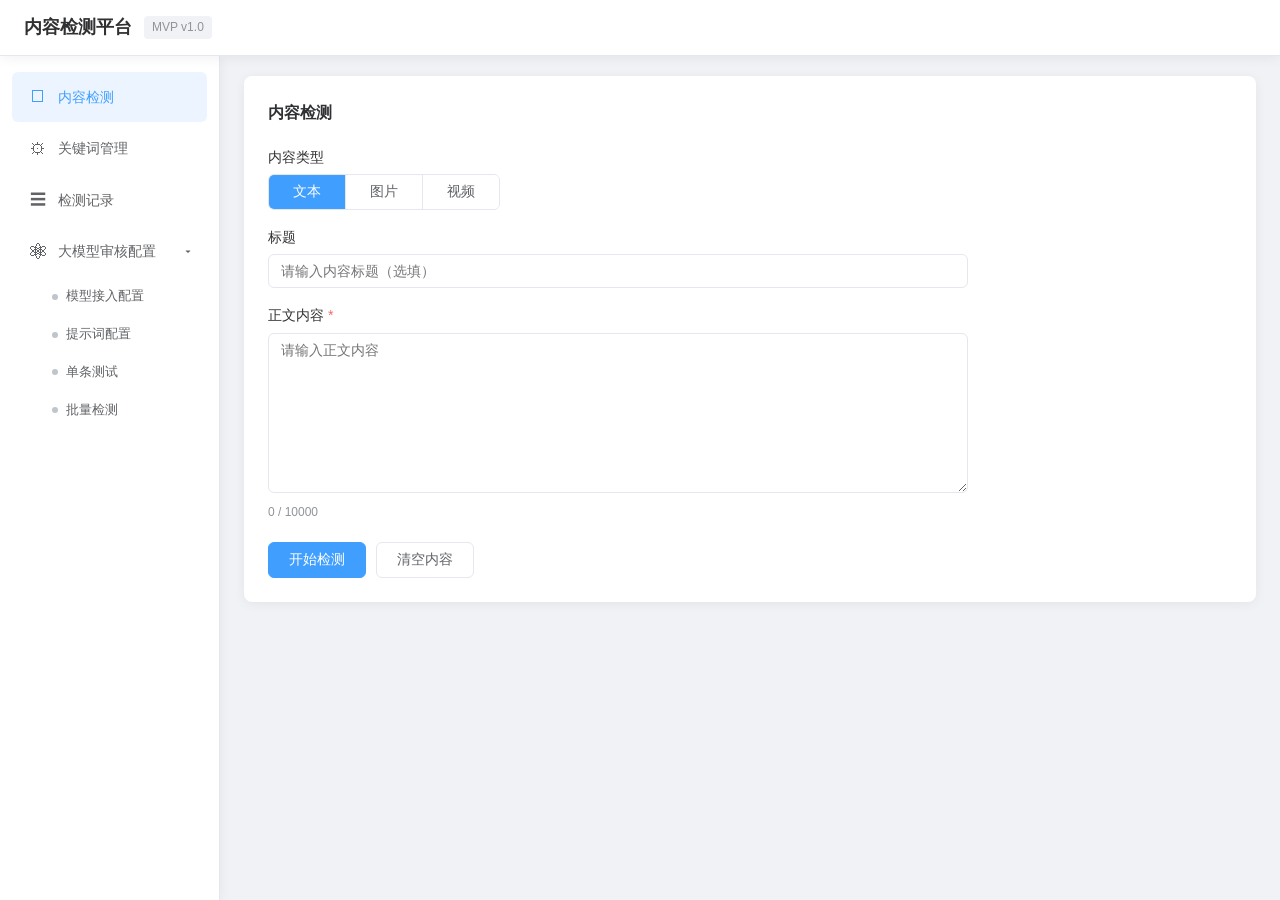
==== index.html @ 657df17b "feat: 首次提交" ====
<!DOCTYPE html>
<html lang="zh-CN">
<head>
  <meta charset="UTF-8">
  <meta name="viewport" content="width=device-width, initial-scale=1.0">
  <title>内容检测平台</title>
  <link rel="stylesheet" href="styles.css">
</head>
<body>
  <header class="header">
    <div class="header-inner">
      <h1 class="logo">内容检测平台</h1>
      <span class="header-badge">MVP v1.0</span>
    </div>
  </header>

  <div class="layout">
    <!-- Sidebar Menu -->
    <aside class="sidebar">
      <nav class="sidebar-menu">
        <a class="menu-item active" data-menu="detect">
          <span class="menu-icon">&#9744;</span>
          <span>内容检测</span>
        </a>
        <a class="menu-item" data-menu="rules">
          <span class="menu-icon">&#9881;</span>
          <span>关键词管理</span>
        </a>
        <a class="menu-item" data-menu="history">
          <span class="menu-icon">&#9776;</span>
          <span>检测记录</span>
        </a>
        <a class="menu-item menu-parent" data-menu="model">
          <span class="menu-icon">&#9883;</span>
          <span>大模型审核配置</span>
          <span class="menu-arrow">&#9662;</span>
        </a>
        <div class="menu-sub-items">
          <a class="menu-sub-item" data-menu="model-config">
            <span class="sub-item-dot"></span>模型接入配置
          </a>
          <a class="menu-sub-item" data-menu="prompt-config">
            <span class="sub-item-dot"></span>提示词配置
          </a>
          <a class="menu-sub-item" data-menu="single-test">
            <span class="sub-item-dot"></span>单条测试
          </a>
          <a class="menu-sub-item" data-menu="batch-test">
            <span class="sub-item-dot"></span>批量检测
          </a>
        </div>
      </nav>
    </aside>

    <!-- Main Content -->
    <main class="main">
      <!-- Page: Content Detection -->
      <section class="tab-content active" id="tab-detect">
      <div class="card">
        <h2 class="card-title">内容检测</h2>
        <form id="detectForm" class="detect-form">
          <div class="form-group">
            <label class="form-label">内容类型</label>
            <div class="content-type-switcher" id="contentTypeSwitcher">
              <button type="button" class="ct-btn active" data-ct="text">文本</button>
              <button type="button" class="ct-btn" data-ct="image">图片</button>
              <button type="button" class="ct-btn" data-ct="video">视频</button>
            </div>
          </div>

          <div class="form-group">
            <label class="form-label" for="title">标题</label>
            <input type="text" id="title" class="form-input" placeholder="请输入内容标题（选填）" maxlength="200">
          </div>

          <!-- Text input -->
          <div class="form-group" id="groupText" style="display:none">
            <label class="form-label" for="textContent">正文内容 <span class="required">*</span></label>
            <textarea id="textContent" class="form-textarea" placeholder="请输入正文内容" rows="8" maxlength="10000"></textarea>
            <span class="form-hint" id="textCharCount">0 / 10000</span>
          </div>

          <!-- Image upload -->
          <div class="form-group" id="groupImage" style="display:none">
            <label class="form-label" for="imageFile">上传图片 <span class="required">*</span></label>
            <div class="file-upload-wrap">
              <input type="file" id="imageFile" class="file-input" accept=".jpg,.jpeg,.png,.webp">
              <label for="imageFile" class="file-label">选择图片文件</label>
              <span class="file-hint">支持 JPG / JPEG / PNG / WebP，最大 10MB</span>
            </div>
            <div class="preview-wrap" id="imagePreview" style="display:none">
              <img id="imagePreviewImg" alt="图片预览">
              <button type="button" class="btn-preview-remove" id="removeImage">&times;</button>
            </div>
            <span class="form-error" id="imageError"></span>
          </div>

          <!-- Video upload -->
          <div class="form-group" id="groupVideo" style="display:none">
            <label class="form-label" for="videoFile">上传视频 <span class="required">*</span></label>
            <div class="file-upload-wrap">
              <input type="file" id="videoFile" class="file-input" accept=".mp4,.mov,.avi,.mkv">
              <label for="videoFile" class="file-label">选择视频文件</label>
              <span class="file-hint">支持 MP4 / MOV / AVI / MKV，最大 100MB</span>
            </div>
            <div class="preview-wrap" id="videoPreview" style="display:none">
              <video id="videoPreviewEl" controls></video>
              <button type="button" class="btn-preview-remove" id="removeVideo">&times;</button>
            </div>
            <span class="form-error" id="videoError"></span>
          </div>

          <div class="form-actions">
            <button type="submit" class="btn btn-primary">开始检测</button>
            <button type="button" class="btn btn-secondary" id="btnReset">清空内容</button>
          </div>
        </form>
      </div>

      <!-- Detection Result -->
      <div class="card" id="resultCard" style="display:none">
        <h2 class="card-title">检测结果</h2>
        <div id="resultContent"></div>
      </div>
    </section>

    <!-- Tab: Keyword Rule Management -->
    <section class="tab-content" id="tab-rules">
      <div class="card">
        <div class="card-header">
          <h2 class="card-title">关键词管理</h2>
          <div class="card-actions">
            <button class="btn btn-primary" id="btnAddRule">新增关键词</button>
            <button class="btn btn-secondary" id="btnBatchImport" title="预留功能">批量导入</button>
            <button class="btn btn-secondary" id="btnBatchExport" title="预留功能">批量导出</button>
          </div>
        </div>
        <div class="filter-bar">
          <input type="text" id="ruleSearch" class="form-input filter-input" placeholder="搜索关键词...">
          <select id="filterLabel" class="form-select filter-select">
            <option value="">全部标签</option>
          </select>
          <select id="filterRiskLevel" class="form-select filter-select">
            <option value="">全部风险等级</option>
            <option value="low">低危</option>
            <option value="medium">中危</option>
            <option value="high">高危</option>
          </select>
        </div>
        <div class="table-wrap">
          <table class="table" id="ruleTable">
            <thead>
              <tr>
                <th>关键词</th>
                <th>标签</th>
                <th>风险等级</th>
                <th>审核结果</th>
                <th>状态</th>
                <th>备注</th>
                <th>更新时间</th>
                <th>操作</th>
              </tr>
            </thead>
            <tbody id="ruleTableBody">
              <tr><td colspan="8" class="table-empty">暂无规则</td></tr>
            </tbody>
          </table>
        </div>
        <div class="table-footer">
          <span id="ruleCount">共 0 条规则</span>
        </div>
      </div>
    </section>

    <!-- Tab: Audit History -->
    <section class="tab-content" id="tab-history">
      <section class="dashboard" id="dashboard">
        <div class="stat-card">
          <div class="stat-value" id="statTotalRules">0</div>
          <div class="stat-label">启用规则</div>
        </div>
        <div class="stat-card">
          <div class="stat-value" id="statTodayDetections">0</div>
          <div class="stat-label">今日检测</div>
        </div>
        <div class="stat-card stat-card--violate">
          <div class="stat-value" id="statViolations">0</div>
          <div class="stat-label">违规次数</div>
        </div>
        <div class="stat-card stat-card--pass">
          <div class="stat-value" id="statPassRate">-</div>
          <div class="stat-label">通过率</div>
        </div>
      </section>
      <div class="card">
        <div class="card-header">
          <h2 class="card-title">检测记录</h2>
          <button class="btn btn-danger" id="btnClearHistory">清空记录</button>
        </div>
        <div class="table-wrap">
          <table class="table" id="historyTable">
            <thead>
              <tr>
                <th>检测ID</th>
                <th>内容类型</th>
                <th>标题</th>
                <th>审核结果</th>
                <th>风险等级</th>
                <th>标签</th>
                <th>检测方式</th>
                <th>检测时间</th>
                <th>操作</th>
              </tr>
            </thead>
            <tbody id="historyTableBody">
              <tr><td colspan="9" class="table-empty">暂无检测记录</td></tr>
            </tbody>
          </table>
        </div>
        <div class="table-footer">
          <span id="historyCount">共 0 条记录</span>
        </div>
      </div>
    </section>

    <!-- Tab: 模型接入配置 -->
    <section class="tab-content" id="tab-model-config">
      <div class="card">
        <div class="list-page-header">
          <div>
            <h2 class="card-title">模型接入配置</h2>
            <p class="card-desc">管理大模型 API 接入配置，支持多套配置、连接测试、启停管理。</p>
          </div>
          <button class="btn btn-primary" id="btnNewModelConfig">新建配置</button>
        </div>
        <div class="filter-bar">
          <select id="filterModelStatus" class="form-select filter-select">
            <option value="">全部状态</option>
            <option value="enabled">已启用</option>
            <option value="disabled">已停用</option>
          </select>
        </div>
        <div class="table-wrap">
          <table class="table" id="modelConfigTable">
            <thead>
              <tr>
                <th>配置名称</th>
                <th>模型供应商</th>
                <th>大模型分类</th>
                <th>模型名称</th>
                <th>配置状态</th>
                <th>更新时间</th>
                <th>操作</th>
              </tr>
            </thead>
            <tbody id="modelConfigTableBody">
              <tr><td colspan="7" class="table-empty">暂无模型配置，请点击"新建配置"</td></tr>
            </tbody>
          </table>
        </div>
      </div>
    </section>

    <!-- Tab: 提示词配置 -->
    <section class="tab-content" id="tab-prompt-config">
      <div class="card">
        <div class="list-page-header">
          <div>
            <h2 class="card-title">提示词配置</h2>
            <p class="card-desc">管理审核 Prompt 模板，支持多套模板、独立启用/停用。</p>
          </div>
          <button class="btn btn-primary" id="btnNewPrompt">新建 Prompt</button>
        </div>
        <div class="filter-bar">
          <select id="filterPromptStatus" class="form-select filter-select">
            <option value="">全部状态</option>
            <option value="enabled">已启用</option>
            <option value="disabled">已停用</option>
          </select>
        </div>
        <div class="table-wrap">
          <table class="table" id="promptTable">
            <thead>
              <tr>
                <th>Prompt 名称</th>
                <th>Prompt 类型</th>
                <th>状态</th>
                <th>更新时间</th>
                <th>操作</th>
              </tr>
            </thead>
            <tbody id="promptTableBody">
              <tr><td colspan="5" class="table-empty">暂无 Prompt 模板，请点击"新建 Prompt"</td></tr>
            </tbody>
          </table>
        </div>
      </div>
    </section>

    <!-- Tab: 单条测试 -->
    <section class="tab-content" id="tab-single-test">
      <div class="card">
        <h2 class="card-title">单条测试</h2>
        <p class="card-desc">选择模型配置和 Prompt 模板，输入测试内容，验证审核效果。</p>

        <!-- 内容类型切换 -->
        <div class="ct-tabs">
          <button type="button" class="ct-tab active" data-ct="text">文本审核</button>
          <button type="button" class="ct-tab" data-ct="image">图片审核</button>
          <button type="button" class="ct-tab" data-ct="video">视频审核</button>
        </div>

        <!-- 文本测试 -->
        <div class="ct-panel active" id="ct-panel-text">
          <div class="test-grid">
            <div class="form-group">
              <label class="form-label" for="stModelCategory">大模型分类</label>
              <select id="stModelCategory" class="form-select">
                <option value="">全部分类</option>
                <option value="multimodal">多模态</option>
                <option value="unimodal">单模态</option>
              </select>
              <label class="form-label" for="stModelConfig" style="margin-top:8px;">模型配置 <span class="required">*</span></label>
              <select id="stModelConfig" class="form-select">
                <option value="">请选择模型配置</option>
              </select>
            </div>
            <div class="form-group">
              <label class="form-label" for="stPromptTemplate">Prompt 模板 <span class="required">*</span></label>
              <select id="stPromptTemplate" class="form-select">
                <option value="">请选择 Prompt 模板</option>
              </select>
            </div>
          </div>
          <div id="stVarFields">
            <p class="form-hint" style="padding:16px 0;">请先选择 Prompt 模板，将根据模板中的变量展示对应输入字段</p>
          </div>
          <div class="form-actions">
            <button type="button" class="btn btn-primary" id="btnSingleTest">开始检测</button>
            <span class="form-hint-inline" id="stTestStatusText"></span>
          </div>
        </div>

        <!-- 图片测试 -->
        <div class="ct-panel" id="ct-panel-image">
          <div class="test-grid">
            <div class="form-group">
              <label class="form-label" for="stImgModelConfig">模型配置</label>
              <select id="stImgModelConfig" class="form-select" disabled>
                <option value="">暂无可用的视觉模型配置</option>
              </select>
            </div>
            <div class="form-group">
              <label class="form-label" for="stImgPromptTemplate">Prompt 模板</label>
              <select id="stImgPromptTemplate" class="form-select" disabled>
                <option value="">暂无可用的图片审核 Prompt</option>
              </select>
            </div>
          </div>
          <div class="form-group">
            <label class="form-label" for="stImgTitle">标题</label>
            <input type="text" id="stImgTitle" class="form-input" placeholder="请输入图片标题（选填）" maxlength="500" disabled>
          </div>
          <div class="form-group">
            <label class="form-label">图片信息</label>
            <input type="text" class="form-input" placeholder="请输入图片 URL 地址" disabled>
          </div>
          <div class="form-actions">
            <button type="button" class="btn btn-primary" disabled>开始检测</button>
            <span class="form-hint-inline" style="color:#909399;">图片审核功能即将上线，敬请期待</span>
          </div>
        </div>

        <!-- 视频测试 -->
        <div class="ct-panel" id="ct-panel-video">
          <div class="test-grid">
            <div class="form-group">
              <label class="form-label" for="stVideoModelConfig">模型配置</label>
              <select id="stVideoModelConfig" class="form-select" disabled>
                <option value="">暂无可用的视觉模型配置</option>
              </select>
            </div>
            <div class="form-group">
              <label class="form-label" for="stVideoPromptTemplate">Prompt 模板</label>
              <select id="stVideoPromptTemplate" class="form-select" disabled>
                <option value="">暂无可用的视频审核 Prompt</option>
              </select>
            </div>
          </div>
          <div class="form-group">
            <label class="form-label" for="stVideoTitle">标题</label>
            <input type="text" id="stVideoTitle" class="form-input" placeholder="请输入视频标题（选填）" maxlength="500" disabled>
          </div>
          <div class="form-group">
            <label class="form-label">视频信息</label>
            <input type="text" class="form-input" placeholder="请输入视频 URL 地址" disabled>
          </div>
          <div class="form-actions">
            <button type="button" class="btn btn-primary" disabled>开始检测</button>
            <span class="form-hint-inline" style="color:#909399;">视频审核功能即将上线，敬请期待</span>
          </div>
        </div>

        <!-- 检测结果 - 共享 -->
        <div id="stTestResult" style="display:none;">
          <div class="test-grid" style="margin-top:16px;">
            <div>
              <h4 style="margin-bottom:8px;">原始返回</h4>
              <pre class="test-result-pre" id="stTestRaw"></pre>
            </div>
            <div>
              <h4 style="margin-bottom:8px;">解析结果</h4>
              <div class="parsed-result" id="stTestParsed"></div>
            </div>
          </div>
          <div id="stTestErrorSection" style="display:none;margin-top:12px;">
            <h4 style="margin-bottom:6px;">失败原因</h4>
            <p class="test-error-text" id="stTestError"></p>
          </div>
        </div>
      </div>
    </section>

    <!-- 模型接入配置 - 编辑页面 -->
    <section class="tab-content" id="tab-model-config-edit">
      <div class="card">
        <div class="card-header">
          <div style="display:flex;align-items:center;gap:12px;">
            <button type="button" class="btn btn-secondary" id="btnMcmBack">← 返回列表</button>
            <h2 class="card-title" id="modelConfigEditTitle">新建模型配置</h2>
          </div>
        </div>
        <form id="modelConfigForm">
          <input type="hidden" id="mcmId">
          <div class="form-group">
            <label class="form-label" for="mcmConfigName">配置名称 <span class="required">*</span></label>
            <input type="text" id="mcmConfigName" class="form-input" placeholder="例如：DeepSeek 文本审核配置" maxlength="50">
            <span class="form-hint">2-50 个字符</span>
          </div>
          <div class="form-group">
            <label class="form-label" for="mcmProvider">模型供应商 <span class="required">*</span></label>
            <select id="mcmProvider" class="form-select" disabled>
              <option value="deepseek">DeepSeek</option>
            </select>
            <span class="form-hint">当前仅支持 DeepSeek</span>
          </div>
          <div class="form-group">
            <label class="form-label" for="mcmCategory">大模型分类 <span class="required">*</span></label>
            <select id="mcmCategory" class="form-select">
              <option value="multimodal">多模态</option>
              <option value="unimodal">单模态</option>
            </select>
          </div>
          <div class="form-group">
            <label class="form-label" for="mcmBaseUrl">API Base URL <span class="required">*</span></label>
            <input type="url" id="mcmBaseUrl" class="form-input" placeholder="https://api.deepseek.com" value="https://api.deepseek.com">
          </div>
          <div class="form-group">
            <label class="form-label">API Key <span class="required">*</span></label>
            <div class="apikey-wrap">
              <input type="password" id="mcmApiKey" class="form-input apikey-input" placeholder="请输入 DeepSeek API Key" autocomplete="off">
              <button type="button" class="btn btn-sm btn-secondary" id="btnMcmToggleApiKey">显示</button>
              <button type="button" class="btn btn-sm btn-secondary" id="btnMcmSaveApiKey">保存</button>
              <button type="button" class="btn btn-sm btn-danger" id="btnMcmDeleteApiKey">删除</button>
            </div>
            <span class="form-hint" id="mcmApiKeyHint">API Key 保存后仅展示脱敏信息</span>
          </div>
          <div class="form-group">
            <label class="form-label" for="mcmModelName">模型名称 <span class="required">*</span></label>
            <input type="text" id="mcmModelName" class="form-input" list="mcmModelNameList" placeholder="deepseek-chat" value="deepseek-chat">
            <datalist id="mcmModelNameList">
              <option value="deepseek-chat">
              <option value="deepseek-reasoner">
            </datalist>
            <span class="form-hint">可从下拉列表选择或手动输入</span>
          </div>
          <div class="form-row form-row-3">
            <div class="form-group">
              <label class="form-label" for="mcmTemperature">Temperature <span class="required">*</span></label>
              <input type="number" id="mcmTemperature" class="form-input" min="0" max="1" step="0.01" value="0.2">
              <span class="form-hint">范围 0-1</span>
            </div>
            <div class="form-group">
              <label class="form-label" for="mcmMaxTokens">最大输出长度 <span class="required">*</span></label>
              <input type="number" id="mcmMaxTokens" class="form-input" min="256" max="4096" step="1" value="1200">
              <span class="form-hint">范围 256-4096</span>
            </div>
            <div class="form-group">
              <label class="form-label" for="mcmTimeout">超时时间（秒） <span class="required">*</span></label>
              <input type="number" id="mcmTimeout" class="form-input" min="5" max="120" step="1" value="30">
              <span class="form-hint">范围 5-120</span>
            </div>
          </div>
          <div class="form-actions">
            <button type="submit" class="btn btn-primary" id="btnMcmSubmit">保存</button>
          </div>
        </form>
      </div>
    </section>

    <!-- 提示词配置 - 编辑页面 -->
    <section class="tab-content" id="tab-prompt-config-edit">
      <div class="card">
        <div class="card-header">
          <div style="display:flex;align-items:center;gap:12px;">
            <button type="button" class="btn btn-secondary" id="btnPmBack">← 返回列表</button>
            <h2 class="card-title" id="promptEditTitle">新建 Prompt</h2>
          </div>
        </div>
        <form id="promptForm">
          <input type="hidden" id="pmId">
          <div class="form-row">
            <div class="form-group">
              <label class="form-label" for="pmPromptName">Prompt 名称 <span class="required">*</span></label>
              <input type="text" id="pmPromptName" class="form-input" placeholder="例如：通用文本审核 Prompt" maxlength="50">
            </div>
            <div class="form-group">
              <label class="form-label" for="pmRemark">建议</label>
              <input type="text" id="pmRemark" class="form-input" placeholder="使用建议（选填）" maxlength="200">
            </div>
          </div>
          <div class="form-group">
            <label class="form-label" for="pmPromptType">Prompt 类型 <span class="required">*</span></label>
            <select id="pmPromptType" class="form-select" disabled>
              <option value="text_audit">文本审核</option>
            </select>
            <span class="form-hint">当前仅支持文本审核</span>
          </div>
          <div class="form-group">
            <label class="form-label">解析字段</label>
            <p class="form-hint" style="margin-bottom:8px;">定义 Prompt 返回 JSON 的字段名，用于单条测试和批量检测的结果展示。双击字段名可编辑，可为空，为空时仅展示原始结果。</p>
            <div class="pf-tag-editor" id="pfTagEditor"></div>
          </div>
          <div class="form-group">
            <label class="form-label" for="pmSystemPrompt">System Prompt <span class="required">*</span></label>
            <textarea id="pmSystemPrompt" class="form-textarea prompt-textarea" rows="12" placeholder="请输入 System Prompt"></textarea>
          </div>
          <div class="form-group">
            <label class="form-label" for="pmUserPrompt">User Prompt <span class="required">*</span></label>
            <textarea id="pmUserPrompt" class="form-textarea prompt-textarea" rows="6" placeholder="请输入 User Prompt 模板"></textarea>
            <div class="var-tags" id="promptVarTags" style="margin-top:6px;">
              <span class="form-hint">可用变量：</span>
            </div>
          </div>
          <div class="form-actions">
            <button type="submit" class="btn btn-primary" id="btnPmSubmit">保存</button>
          </div>
        </form>
      </div>
    </section>

    <!-- 批量检测 - 列表页 -->
    <section class="tab-content" id="tab-batch-test">

      <!-- 子标签切换 -->
      <div class="ct-tabs" id="btSubTabs">
        <button type="button" class="ct-tab active" data-bt-tab="create">创建任务</button>
        <button type="button" class="ct-tab" data-bt-tab="list">任务列表</button>
      </div>

      <!-- 当前任务进度（始终可见） -->
      <div class="card" id="batchProgressCard" style="display:none;">
        <div style="display:flex;align-items:center;justify-content:space-between;margin-bottom:12px;">
          <h2 class="card-title" style="margin-bottom:0;">当前任务进度</h2>
          <div id="btProgressActions"></div>
        </div>
        <div id="btProgressContent"></div>
      </div>

      <!-- 创建任务面板 -->
      <div class="bt-panel active" id="bt-panel-create">
        <div class="card">
          <h2 class="card-title">创建批量任务</h2>
          <p class="card-desc">上传 Excel 文本内容文件，选择模型配置和 Prompt 模板后创建批量检测任务。</p>
          <form id="batchTaskForm">
            <div class="form-group">
              <label class="form-label" for="btTaskName">任务名称 <span class="required">*</span></label>
              <input type="text" id="btTaskName" class="form-input" placeholder="例如：12月文本批量审核" maxlength="50">
            </div>
            <div class="form-group">
              <label class="form-label">审核类型</label>
              <div class="ct-tabs" id="btAuditTypeTabs">
                <button type="button" class="ct-tab active" data-bt-type="text">文本审核</button>
                <button type="button" class="ct-tab" data-bt-type="image" disabled>图片审核<span style="font-size:11px;color:var(--text-muted);margin-left:4px;">暂未开放</span></button>
                <button type="button" class="ct-tab" data-bt-type="video" disabled>视频审核<span style="font-size:11px;color:var(--text-muted);margin-left:4px;">暂未开放</span></button>
              </div>
            </div>
            <div class="test-grid">
              <div class="form-group">
                <label class="form-label" for="btModelCategory">大模型分类</label>
                <select id="btModelCategory" class="form-select">
                  <option value="">全部分类</option>
                  <option value="multimodal">多模态</option>
                  <option value="unimodal">单模态</option>
                </select>
                <label class="form-label" for="btModelConfig" style="margin-top:8px;">模型配置 <span class="required">*</span></label>
                <select id="btModelConfig" class="form-select">
                  <option value="">请选择模型配置</option>
                </select>
              </div>
              <div class="form-group">
                <label class="form-label" for="btPromptTemplate">Prompt 模板 <span class="required">*</span></label>
                <select id="btPromptTemplate" class="form-select">
                  <option value="">请选择 Prompt 模板</option>
                </select>
              </div>
            </div>
            <div id="btUploadSection" style="display:none;">
              <div class="form-group">
                <label class="form-label">上传文件 <span class="required">*</span></label>
                <div class="batch-upload-zone" id="btUploadZone">
                  <div class="batch-upload-icon">&#128196;</div>
                  <p class="batch-upload-text">将 Excel 文件拖拽到此处，或点击选择文件</p>
                  <p class="batch-upload-hint" id="btUploadHint">仅支持 .xlsx 格式，最大 50MB，单次最多 10000 条</p>
                  <input type="file" id="btFileInput" accept=".xlsx" style="display:none;">
                  <div id="btFileInfo" style="display:none;margin-top:8px;"></div>
                </div>
                <div style="margin-top:8px;">
                  <button type="button" class="btn-link" id="btnDownloadTemplate">下载模板</button>
                  <span class="form-hint" id="btTemplateHint" style="display:none;"></span>
                </div>
              </div>
            </div>
            <div id="btParsePreview" style="display:none;"></div>
            <div class="form-actions">
              <button type="submit" class="btn btn-primary" id="btnCreateBatchTask">创建任务</button>
              <span class="form-hint-inline" id="btCreateStatus"></span>
            </div>
          </form>
        </div>
      </div>

      <!-- 任务列表面板 -->
      <div class="bt-panel" id="bt-panel-list">
        <div class="card">
          <div class="list-page-header">
            <div>
              <h2 class="card-title">批量任务列表</h2>
              <p class="card-desc">查看所有批量检测任务及执行状态。</p>
            </div>
          </div>
          <div class="filter-bar">
            <input type="text" id="filterBtSearch" class="form-input filter-input" placeholder="搜索任务名称/ID">
            <select id="filterBtStatus" class="form-select filter-select">
              <option value="">全部状态</option>
              <option value="pending">待执行</option>
              <option value="running">执行中</option>
              <option value="paused">已暂停</option>
              <option value="cancelled">已取消</option>
              <option value="completed">已完成</option>
              <option value="partial_failed">部分失败</option>
              <option value="failed">执行失败</option>
            </select>
          </div>
          <div class="table-wrap">
            <table class="table" id="batchTaskTable">
              <thead>
                <tr>
                  <th>任务ID</th>
                  <th>任务名称</th>
                  <th>模型配置</th>
                  <th>Prompt</th>
                  <th>状态</th>
                  <th>进度</th>
                  <th>总数</th>
                  <th>通过</th>
                  <th>违规</th>
                  <th>失败</th>
                  <th>创建时间</th>
                  <th>操作</th>
                </tr>
              </thead>
              <tbody id="batchTaskTableBody">
                <tr><td colspan="12" class="table-empty">暂无批量检测任务</td></tr>
              </tbody>
            </table>
          </div>
          <div class="table-footer">
            <span id="batchTaskCount">共 0 条</span>
          </div>
        </div>
      </div>
    </section>

    <!-- 批量检测 - 任务详情页 -->
    <section class="tab-content" id="tab-batch-test-detail">
      <div class="card">
        <div class="card-header">
          <div style="display:flex;align-items:center;gap:12px;">
            <button type="button" class="btn btn-secondary" id="btnBtBack">← 返回列表</button>
            <h2 class="card-title" id="btDetailTitle">任务详情</h2>
          </div>
          <div id="btDetailActions"></div>
        </div>
        <div id="btDetailContent"></div>
      </div>
    </section>
    </main>
  </div>

  <!-- Rule Edit Modal -->
  <div class="modal-overlay" id="ruleModal" style="display:none">
    <div class="modal">
      <div class="modal-header">
        <h3 id="ruleModalTitle">新增关键词</h3>
        <button class="modal-close" id="btnRuleModalClose">&times;</button>
      </div>
      <form id="ruleForm">
        <input type="hidden" id="ruleId">
        <div class="form-group">
          <label class="form-label" for="ruleKeyword">关键词 <span class="required">*</span></label>
          <input type="text" id="ruleKeyword" class="form-input" placeholder="请输入关键词" required>
        </div>
        <div class="form-group">
          <label class="form-label" for="ruleLabel">审核标签 <span class="required">*</span></label>
          <input type="text" id="ruleLabel" class="form-input" placeholder="例如：涉政风险、色情低俗" required>
        </div>
        <div class="form-row">
          <div class="form-group">
            <label class="form-label" for="ruleRiskLevel">风险等级 <span class="required">*</span></label>
            <select id="ruleRiskLevel" class="form-select" required>
              <option value="low">低危</option>
              <option value="medium">中危</option>
              <option value="high">高危</option>
            </select>
          </div>
          <div class="form-group">
            <label class="form-label" for="ruleAuditResult">审核结果 <span class="required">*</span></label>
            <select id="ruleAuditResult" class="form-select" required>
              <option value="pass">通过</option>
              <option value="suspect">疑似</option>
              <option value="violate">违规</option>
            </select>
          </div>
        </div>
        <div class="form-group">
          <label class="form-label" for="ruleRemark">备注</label>
          <input type="text" id="ruleRemark" class="form-input" placeholder="可选备注">
        </div>
        <div class="form-actions">
          <button type="submit" class="btn btn-primary" id="btnRuleSubmit">保存</button>
          <button type="button" class="btn btn-secondary" id="btnRuleCancel">取消</button>
        </div>
      </form>
    </div>
  </div>

  <!-- History Detail Modal -->
  <div class="modal-overlay" id="historyModal" style="display:none">
    <div class="modal">
      <div class="modal-header">
        <h3>检测详情</h3>
        <button class="modal-close" id="btnHistoryModalClose">&times;</button>
      </div>
      <div id="historyDetailContent"></div>
    </div>
  </div>

  <!-- Batch Item Detail Modal -->
  <div class="modal-overlay" id="batchItemModal" style="display:none;">
    <div class="modal" style="max-width:640px;">
      <div class="modal-header">
        <h3>检测明细</h3>
        <button class="modal-close" id="btnBatchItemModalClose">&times;</button>
      </div>
      <div id="batchItemModalContent" style="max-height:60vh;overflow-y:auto;"></div>
    </div>
  </div>

  <script src="https://cdn.sheetjs.com/xlsx-0.20.3/package/dist/xlsx.full.min.js"></script>
  <script src="app.js"></script>
</body>
</html>
---- styles.css ----
/* ================================================================
   Content Detection Platform — Enterprise Chinese Admin Styles
   ================================================================ */

/* Reset & Base */
*, *::before, *::after { box-sizing: border-box; margin: 0; padding: 0; }

:root {
  --bg: #f0f2f5;
  --white: #ffffff;
  --border: #e4e7ed;
  --text: #303133;
  --text-secondary: #606266;
  --text-muted: #909399;
  --primary: #409eff;
  --primary-hover: #337ecc;
  --primary-light: #ecf5ff;
  --success: #67c23a;
  --success-light: #f0f9eb;
  --warning: #e6a23c;
  --warning-light: #fdf6ec;
  --danger: #f56c6c;
  --danger-light: #fef0f0;
  --radius: 8px;
  --shadow: 0 2px 12px rgba(0,0,0,0.06);
  --shadow-lg: 0 4px 24px rgba(0,0,0,0.12);
  --transition: 0.2s ease;
}

body {
  font-family: -apple-system, BlinkMacSystemFont, "Segoe UI", "PingFang SC", "Hiragino Sans GB",
               "Microsoft YaHei", "Helvetica Neue", Arial, sans-serif;
  font-size: 14px;
  color: var(--text);
  background: var(--bg);
  line-height: 1.6;
  min-height: 100vh;
}

/* Header */
.header {
  background: var(--white);
  border-bottom: 1px solid var(--border);
  padding: 0 24px;
  height: 56px;
  display: flex;
  align-items: center;
  box-shadow: var(--shadow);
  position: sticky;
  top: 0;
  z-index: 100;
}
.header-inner {
  max-width: 1280px;
  margin: 0 auto;
  width: 100%;
  display: flex;
  align-items: center;
  gap: 12px;
}
.logo {
  font-size: 18px;
  font-weight: 600;
  color: var(--text);
}
.header-badge {
  font-size: 12px;
  color: var(--text-muted);
  background: var(--bg);
  padding: 2px 8px;
  border-radius: 4px;
}

/* Layout */
.layout {
  display: flex;
  min-height: calc(100vh - 56px);
}

/* Sidebar */
.sidebar {
  width: 220px;
  background: var(--white);
  border-right: 1px solid var(--border);
  padding: 16px 0;
  flex-shrink: 0;
  box-shadow: var(--shadow);
}
.sidebar-menu {
  display: flex;
  flex-direction: column;
  gap: 2px;
  padding: 0 12px;
}
.menu-item {
  display: flex;
  align-items: center;
  gap: 10px;
  padding: 12px 16px;
  border-radius: 6px;
  font-size: 14px;
  color: var(--text-secondary);
  text-decoration: none;
  cursor: pointer;
  transition: var(--transition);
  user-select: none;
}
.menu-item:hover {
  background: #f5f7fa;
  color: var(--primary);
}
.menu-item.active {
  background: var(--primary-light);
  color: var(--primary);
  font-weight: 500;
}
.menu-icon {
  font-size: 16px;
  width: 20px;
  text-align: center;
  flex-shrink: 0;
}

/* Sidebar Sub-Menu */
.menu-parent {
  justify-content: flex-start;
}
.menu-arrow {
  margin-left: auto;
  font-size: 12px;
  transition: transform 0.2s ease;
}
.menu-parent.collapsed .menu-arrow {
  transform: rotate(-90deg);
}
.menu-sub-items {
  display: flex;
  flex-direction: column;
  gap: 1px;
  padding-left: 24px;
  overflow: hidden;
}
.menu-parent.collapsed + .menu-sub-items {
  display: none;
}
.menu-sub-item {
  display: flex;
  align-items: center;
  gap: 8px;
  padding: 8px 16px;
  border-radius: 6px;
  font-size: 13px;
  color: var(--text-secondary);
  text-decoration: none;
  cursor: pointer;
  transition: var(--transition);
  user-select: none;
}
.menu-sub-item:hover {
  background: #f5f7fa;
  color: var(--primary);
}
.menu-sub-item.active {
  background: var(--primary-light);
  color: var(--primary);
  font-weight: 500;
}
.sub-item-dot {
  width: 6px;
  height: 6px;
  border-radius: 50%;
  background: #c0c4cc;
  flex-shrink: 0;
}
.menu-sub-item.active .sub-item-dot {
  background: var(--primary);
}

/* Main Content */
.main {
  flex: 1;
  min-width: 0;
  padding: 20px 24px 40px;
  overflow-y: auto;
}

/* Dashboard */
.dashboard {
  display: grid;
  grid-template-columns: repeat(4, 1fr);
  gap: 16px;
  margin-bottom: 20px;
}
.stat-card {
  background: var(--white);
  border-radius: var(--radius);
  padding: 20px 24px;
  box-shadow: var(--shadow);
  text-align: center;
}
.stat-value {
  font-size: 32px;
  font-weight: 700;
  color: var(--text);
  line-height: 1.2;
}
.stat-label {
  font-size: 14px;
  color: var(--text-muted);
  margin-top: 4px;
}
.stat-card--violate .stat-value { color: var(--danger); }
.stat-card--pass .stat-value { color: var(--success); }

/* Tab Content */
.tab-content { display: none; }
.tab-content.active { display: block; }

/* Cards */
.card {
  background: var(--white);
  border-radius: var(--radius);
  padding: 24px;
  box-shadow: var(--shadow);
}
.card + .card { margin-top: 16px; }
.card-title {
  font-size: 16px;
  font-weight: 600;
  margin-bottom: 20px;
  color: var(--text);
}
.card-desc {
  font-size: 13px;
  color: var(--text-muted);
  margin-bottom: 20px;
}
.card-header {
  display: flex;
  justify-content: space-between;
  align-items: center;
  margin-bottom: 16px;
}
.card-header .card-title { margin-bottom: 0; }
.card-actions { display: flex; gap: 8px; }

/* Forms */
.form-group { margin-bottom: 16px; }
.form-label {
  display: block;
  font-size: 14px;
  font-weight: 500;
  color: var(--text);
  margin-bottom: 6px;
}
.required { color: var(--danger); }
.form-input, .form-select, .form-textarea {
  width: 100%;
  padding: 8px 12px;
  font-size: 14px;
  border: 1px solid var(--border);
  border-radius: 6px;
  color: var(--text);
  background: var(--white);
  font-family: inherit;
  transition: border-color var(--transition);
  outline: none;
}
.form-input:focus, .form-select:focus, .form-textarea:focus {
  border-color: var(--primary);
  box-shadow: 0 0 0 2px rgba(64,158,255,0.15);
}
.form-textarea { resize: vertical; min-height: 160px; }
.form-hint { font-size: 12px; color: var(--text-muted); display: block; margin-top: 4px; }
.form-hint-inline { font-size: 13px; color: var(--text-muted); margin-left: 12px; }
.form-error { font-size: 12px; color: var(--danger); display: block; margin-top: 4px; }
.form-row { display: grid; grid-template-columns: 1fr 1fr; gap: 16px; }
.form-actions { display: flex; gap: 10px; margin-top: 20px; }
.detect-form { max-width: 700px; }

/* File Upload */
.file-upload-wrap { position: relative; }
.file-input { display: none; }
.file-label {
  display: inline-block;
  padding: 8px 20px;
  background: var(--white);
  border: 1px dashed var(--border);
  border-radius: 6px;
  color: var(--primary);
  cursor: pointer;
  transition: var(--transition);
  font-size: 14px;
}
.file-label:hover {
  border-color: var(--primary);
  background: var(--primary-light);
}
.file-hint { font-size: 12px; color: var(--text-muted); margin-left: 12px; }

/* Preview */
.preview-wrap {
  margin-top: 12px;
  position: relative;
  display: inline-block;
  max-width: 400px;
}
.preview-wrap img, .preview-wrap video {
  max-width: 100%;
  max-height: 300px;
  border-radius: 6px;
  border: 1px solid var(--border);
}
.btn-preview-remove {
  position: absolute;
  top: -8px;
  right: -8px;
  width: 24px;
  height: 24px;
  border-radius: 50%;
  border: none;
  background: var(--danger);
  color: white;
  font-size: 14px;
  cursor: pointer;
  display: flex;
  align-items: center;
  justify-content: center;
  line-height: 1;
}

/* Buttons */
.btn {
  padding: 8px 20px;
  font-size: 14px;
  border-radius: 6px;
  border: 1px solid var(--border);
  cursor: pointer;
  font-family: inherit;
  transition: var(--transition);
  display: inline-flex;
  align-items: center;
  gap: 4px;
  white-space: nowrap;
}
.btn-primary {
  background: var(--primary);
  color: white;
  border-color: var(--primary);
}
.btn-primary:hover { background: var(--primary-hover); }
.btn-secondary {
  background: var(--white);
  color: var(--text-secondary);
}
.btn-secondary:hover { border-color: var(--primary); color: var(--primary); }
.btn-danger {
  background: var(--white);
  color: var(--danger);
  border-color: var(--danger);
}
.btn-danger:hover { background: var(--danger-light); }
.btn-sm { padding: 4px 12px; font-size: 12px; }
.btn-link { background: none; border: none; color: var(--primary); cursor: pointer; padding: 0; font-family: inherit; font-size: 14px; }

/* Tables */
.table-wrap { overflow-x: auto; }
.table {
  width: 100%;
  border-collapse: collapse;
  font-size: 14px;
}
.table th {
  text-align: left;
  padding: 12px 12px;
  background: #fafafa;
  color: var(--text-secondary);
  font-weight: 500;
  border-bottom: 1px solid var(--border);
  white-space: nowrap;
}
.table td {
  padding: 12px 12px;
  border-bottom: 1px solid var(--border);
  color: var(--text);
}
.table tbody tr:hover { background: #f5f7fa; }
.table-empty { text-align: center; color: var(--text-muted); padding: 40px; }
.table-footer { margin-top: 12px; font-size: 13px; color: var(--text-muted); }

/* Filter Bar */
.filter-bar {
  display: flex;
  gap: 12px;
  margin-bottom: 16px;
}
.filter-input { max-width: 240px; }
.filter-select { max-width: 180px; }

/* Badges */
.badge {
  display: inline-block;
  padding: 2px 10px;
  border-radius: 4px;
  font-size: 12px;
  font-weight: 500;
  white-space: nowrap;
}
.badge-pass { background: var(--success-light); color: var(--success); }
.badge-suspect { background: var(--warning-light); color: var(--warning); }
.badge-violate { background: var(--danger-light); color: var(--danger); }
.badge-low { background: #f0f9eb; color: var(--success); }
.badge-medium { background: var(--warning-light); color: var(--warning); }
.badge-high { background: var(--danger-light); color: var(--danger); }
.badge-none { background: #f4f4f5; color: var(--text-muted); }
.badge-info { background: var(--primary-light); color: var(--primary); }

/* Toggle Switch */
.switch {
  position: relative;
  display: inline-block;
  width: 44px;
  height: 22px;
  vertical-align: middle;
}
.switch input { display: none; }
.switch-slider {
  position: absolute;
  inset: 0;
  background: #c0c4cc;
  border-radius: 22px;
  cursor: pointer;
  transition: var(--transition);
}
.switch-slider::after {
  content: "";
  position: absolute;
  width: 18px;
  height: 18px;
  left: 2px;
  top: 2px;
  background: white;
  border-radius: 50%;
  transition: var(--transition);
}
.switch input:checked + .switch-slider { background: var(--primary); }
.switch input:checked + .switch-slider::after { transform: translateX(22px); }

/* Toggle button in table */
.btn-toggle {
  width: 40px;
  height: 22px;
  border-radius: 11px;
  border: none;
  cursor: pointer;
  position: relative;
  transition: var(--transition);
}
.btn-toggle.on { background: var(--primary); }
.btn-toggle.off { background: #c0c4cc; }
.btn-toggle::after {
  content: "";
  position: absolute;
  width: 18px;
  height: 18px;
  top: 2px;
  left: 2px;
  background: white;
  border-radius: 50%;
  transition: var(--transition);
}
.btn-toggle.on::after { transform: translateX(18px); }

/* Result Card */
.result-summary {
  display: grid;
  grid-template-columns: repeat(4, 1fr);
  gap: 12px;
  margin-bottom: 20px;
}
.result-item {
  text-align: center;
  padding: 12px;
  background: #fafafa;
  border-radius: 6px;
}
.result-item-label { font-size: 12px; color: var(--text-muted); margin-bottom: 4px; }
.result-item-value { font-size: 18px; font-weight: 600; }

.hit-table { margin-top: 16px; }
.hit-table .hit-snippet {
  max-width: 300px;
  overflow: hidden;
  text-overflow: ellipsis;
  white-space: nowrap;
  font-family: "SFMono-Regular", Consolas, "Liberation Mono", Menlo, monospace;
  font-size: 13px;
  background: #fafafa;
  padding: 2px 6px;
  border-radius: 4px;
}
.hit-keyword-highlight {
  color: var(--danger);
  font-weight: 600;
}

/* History Detail */
#historyDetailContent {
  max-height: 400px;
  overflow-y: auto;
}
.detail-section { margin-bottom: 16px; }
.detail-section h4 {
  font-size: 14px;
  font-weight: 600;
  color: var(--text-secondary);
  margin-bottom: 8px;
  padding-bottom: 4px;
  border-bottom: 1px solid var(--border);
}

/* Modal */
.modal-overlay {
  position: fixed;
  inset: 0;
  background: rgba(0,0,0,0.45);
  z-index: 200;
  display: flex;
  align-items: center;
  justify-content: center;
  animation: fadeIn 0.2s ease;
}
.modal {
  background: var(--white);
  border-radius: var(--radius);
  box-shadow: var(--shadow-lg);
  width: 560px;
  max-width: 90vw;
  max-height: 85vh;
  overflow-y: auto;
  padding: 24px;
  animation: slideUp 0.2s ease;
}
.modal-header {
  display: flex;
  justify-content: space-between;
  align-items: center;
  margin-bottom: 20px;
}
.modal-header h3 { font-size: 16px; font-weight: 600; }
.modal-close {
  background: none;
  border: none;
  font-size: 22px;
  color: var(--text-muted);
  cursor: pointer;
  padding: 0;
  line-height: 1;
}
.modal-close:hover { color: var(--text); }

@keyframes fadeIn { from { opacity: 0; } to { opacity: 1; } }
@keyframes slideUp { from { opacity: 0; transform: translateY(20px); } to { opacity: 1; transform: translateY(0); } }

/* Content Type Switcher */
.content-type-switcher {
  display: inline-flex;
  border: 1px solid var(--border);
  border-radius: 6px;
  overflow: hidden;
}
.ct-btn {
  padding: 8px 24px;
  border: none;
  background: var(--white);
  color: var(--text-secondary);
  font-size: 14px;
  cursor: pointer;
  font-family: inherit;
  transition: var(--transition);
  border-right: 1px solid var(--border);
}
.ct-btn:last-child { border-right: none; }
.ct-btn:hover { color: var(--primary); background: var(--primary-light); }
.ct-btn.active {
  background: var(--primary);
  color: white;
}
.ct-btn.active:hover {
  background: var(--primary-hover);
  color: white;
}

/* Config Grid — 2-column tiled layout for 1920x1080 */
.config-grid {
  display: grid;
  grid-template-columns: 1fr 1fr;
  gap: 16px;
}
.config-grid .section-card {
  margin-top: 0;
}
.config-grid .section-card--wide {
  grid-column: 1 / -1;
}

/* List Page Header */
.list-page-header {
  display: flex;
  justify-content: space-between;
  align-items: flex-start;
  margin-bottom: 16px;
}
.list-page-header .card-title { margin-bottom: 4px; }
.list-page-header .card-desc { margin-bottom: 0; font-size: 13px; }

/* Content Type Tabs (single test) */
.ct-tabs {
  display: flex;
  gap: 0;
  margin-bottom: 20px;
  border-bottom: 2px solid var(--border);
}
.ct-tab {
  padding: 10px 24px;
  border: none;
  background: none;
  font-size: 14px;
  font-weight: 500;
  color: var(--text-secondary);
  cursor: pointer;
  border-bottom: 2px solid transparent;
  margin-bottom: -2px;
  transition: color .2s, border-color .2s;
}
.ct-tab:hover { color: var(--primary); }
.ct-tab.active {
  color: var(--primary);
  border-bottom-color: var(--primary);
}
.ct-panel { display: none; }
.ct-panel.active { display: block; }

/* Batch Test sub-panels */
.bt-panel { display: none; }
.bt-panel.active { display: block; }

/* Single Test Grid */
.test-grid {
  display: grid;
  grid-template-columns: 1fr 1fr;
  gap: 16px;
}

/* Parsed Result */
.parsed-result {
  background: #fafafa;
  border: 1px solid var(--border);
  border-radius: 6px;
  padding: 12px 16px;
}
.parsed-result .pr-row {
  display: flex;
  padding: 6px 0;
  border-bottom: 1px solid var(--border);
}
.parsed-result .pr-row:last-child { border-bottom: none; }
.parsed-result .pr-label {
  width: 80px;
  color: var(--text-muted);
  font-size: 13px;
  flex-shrink: 0;
}
.parsed-result .pr-value {
  color: var(--text);
  font-weight: 500;
  font-size: 14px;
}

/* Test Status Badge Inline */
.test-status-badge {
  display: inline-block;
  padding: 2px 10px;
  border-radius: 4px;
  font-size: 12px;
  font-weight: 500;
}
.test-status-success { background: var(--success-light); color: var(--success); }
.test-status-failed { background: var(--danger-light); color: var(--danger); }
.test-status-untested { background: #f4f4f5; color: var(--text-muted); }

/* Config Form */
.config-form { max-width: none; }

/* Page Header Card */
.page-header-card { margin-bottom: 12px; }
.page-header {
  display: flex;
  justify-content: space-between;
  align-items: flex-start;
  margin-bottom: 16px;
}
.page-header .card-title { margin-bottom: 4px; }
.page-header .card-desc { margin-bottom: 0; font-size: 13px; }
.config-status-badge .badge { font-size: 14px; padding: 4px 14px; }
.page-actions {
  display: flex;
  gap: 8px;
  flex-wrap: wrap;
}

/* Section Card */
.section-card { margin-top: 16px; }
.section-title {
  font-size: 15px;
  font-weight: 600;
  color: var(--text);
  margin-bottom: 16px;
  padding-bottom: 8px;
  border-bottom: 1px solid var(--border);
}

/* Form row with 3 columns */
.form-row-3 { grid-template-columns: 1fr 1fr 1fr; }

/* API Key */
.apikey-wrap {
  display: flex;
  gap: 8px;
  align-items: center;
}
.apikey-input { flex: 1; }

/* Prompt Textarea */
.prompt-textarea {
  min-height: 120px;
  font-family: "SFMono-Regular", Consolas, "Liberation Mono", Menlo, monospace;
  font-size: 13px;
  line-height: 1.5;
}
.prompt-textarea.mono {
  min-height: 140px;
}

/* Variable Tags */
.var-tags {
  display: flex;
  flex-wrap: wrap;
  gap: 6px;
  margin-bottom: 4px;
}
.var-tag {
  display: inline-block;
  padding: 3px 10px;
  background: var(--primary-light);
  color: var(--primary);
  border-radius: 4px;
  font-size: 13px;
  cursor: default;
  user-select: all;
}

/* Form label row with button */
.form-label-row {
  display: flex;
  justify-content: space-between;
  align-items: center;
  margin-bottom: 6px;
}
.form-label-row .form-label { margin-bottom: 0; }

/* Checkbox group */
.checkbox-group {
  display: flex;
  gap: 16px;
  flex-wrap: wrap;
}
.checkbox-label {
  display: flex;
  align-items: center;
  gap: 6px;
  font-size: 14px;
  color: var(--text);
  cursor: pointer;
}

/* Test Result */
#mcTestResult {
  margin-top: 16px;
  padding: 16px;
  background: #fafafa;
  border-radius: var(--radius);
  border: 1px solid var(--border);
}
.test-result-section { margin-bottom: 12px; }
.test-result-section:last-child { margin-bottom: 0; }
.test-result-section h4 {
  font-size: 13px;
  font-weight: 600;
  color: var(--text-secondary);
  margin-bottom: 6px;
}
.test-result-pre {
  background: #2d2d2d;
  color: #e0e0e0;
  padding: 12px 16px;
  border-radius: 6px;
  font-size: 13px;
  font-family: "SFMono-Regular", Consolas, "Liberation Mono", Menlo, monospace;
  line-height: 1.5;
  overflow-x: auto;
  white-space: pre-wrap;
  word-break: break-all;
  max-height: 300px;
  overflow-y: auto;
}
.test-result-pre.json { color: #a5d6ff; }
.test-error-text { color: var(--danger); font-size: 14px; }

/* Button variants */
.btn-success {
  background: var(--success);
  color: white;
  border-color: var(--success);
}
.btn-success:hover { background: #5daf34; }
.btn-warning {
  background: var(--warning);
  color: white;
  border-color: var(--warning);
}
.btn-warning:hover { background: #d48828; }

/* ── Batch Test ─────────────────────────────────────────────── */
/* Upload Zone */
.batch-upload-zone {
  border: 2px dashed var(--border);
  border-radius: 8px;
  padding: 32px;
  text-align: center;
  cursor: pointer;
  transition: border-color .2s, background .2s;
}
.batch-upload-zone:hover,
.batch-upload-zone.drag-over {
  border-color: var(--primary);
  background: var(--primary-light);
}
.batch-upload-icon { font-size: 36px; margin-bottom: 8px; }
.batch-upload-text { font-size: 14px; color: var(--text-secondary); margin: 0 0 4px; }
.batch-upload-hint { font-size: 12px; color: var(--text-muted); margin: 0; }
.batch-file-info {
  display: inline-flex; align-items: center; gap: 8px;
  background: var(--primary-light); color: var(--primary);
  padding: 6px 12px; border-radius: 4px; font-size: 13px;
}
.batch-file-remove { cursor: pointer; font-weight: bold; color: var(--danger); }

/* Parse Preview */
.batch-preview-stats {
  display: flex; gap: 16px; margin-bottom: 12px; flex-wrap: wrap;
}
.batch-preview-stat {
  padding: 8px 16px; border-radius: 6px; font-size: 13px;
  background: #fafafa; border: 1px solid var(--border);
}
.batch-preview-stat strong { font-size: 18px; margin-right: 4px; }
.batch-preview-stat.valid strong { color: var(--success); }
.batch-preview-stat.invalid strong { color: var(--danger); }
.batch-preview-table { font-size: 12px; width: 100%; border-collapse: collapse; }
.batch-preview-table th { background: #fafafa; padding: 6px 8px; text-align: left; font-weight: 500; }
.batch-preview-table td { padding: 4px 8px; border-bottom: 1px solid var(--border); max-width: 200px; overflow: hidden; text-overflow: ellipsis; white-space: nowrap; }
.batch-preview-table .row-invalid { background: #fef0f0; }
.batch-preview-table .row-invalid td { color: var(--danger); }

/* Progress Bar */
.batch-progress-bar {
  height: 10px; background: #e9ecef; border-radius: 5px; overflow: hidden;
}
.batch-progress-fill {
  height: 100%; border-radius: 5px; background: var(--primary);
  transition: width .3s ease;
}
.batch-progress-fill.completed { background: var(--success); }
.batch-progress-fill.partial { background: var(--warning); }
.batch-progress-fill.failed { background: var(--danger); }

/* Stat Cards (compact) */
.batch-stats { display: flex; gap: 12px; flex-wrap: wrap; margin: 12px 0; }
.batch-stat-card {
  flex: 1; min-width: 90px; text-align: center;
  padding: 12px 8px; border-radius: 6px; background: #fafafa;
  border: 1px solid var(--border);
}
.batch-stat-card .stat-num { font-size: 22px; font-weight: 600; color: var(--text); }
.batch-stat-card .stat-label { font-size: 12px; color: var(--text-muted); margin-top: 2px; }
.batch-stat-card.pass .stat-num { color: var(--success); }
.batch-stat-card.suspect .stat-num { color: var(--warning); }
.batch-stat-card.violate .stat-num { color: var(--danger); }
.batch-stat-card.failed .stat-num { color: var(--danger); }

/* Task Status Badges */
.batch-status {
  display: inline-block; padding: 2px 10px; border-radius: 10px; font-size: 12px; font-weight: 500;
}
.batch-status-pending { background: #f4f4f5; color: var(--text-muted); }
.batch-status-running { background: var(--primary-light); color: var(--primary); }
.batch-status-paused { background: var(--warning-light); color: var(--warning); }
.batch-status-completed { background: var(--success-light); color: var(--success); }
.batch-status-partial_failed { background: var(--warning-light); color: var(--warning); }
.batch-status-failed { background: var(--danger-light); color: var(--danger); }
.batch-status-cancelled { background: #f4f4f5; color: var(--text-muted); }

/* Detail Info Grid */
.detail-grid {
  display: grid; grid-template-columns: 1fr 1fr; gap: 12px;
}
.detail-grid .detail-item { padding: 8px 0; }
.detail-grid .detail-label { font-size: 12px; color: var(--text-muted); }
.detail-grid .detail-value { font-size: 14px; color: var(--text); font-weight: 500; }
.detail-grid .detail-item-wide { grid-column: 1 / -1; }

/* Pagination */
.batch-pagination {
  display: flex; align-items: center; justify-content: center; gap: 4px;
  margin-top: 16px;
}
.batch-pagination button {
  padding: 4px 10px; border: 1px solid var(--border); border-radius: 4px;
  background: var(--white); font-size: 13px; cursor: pointer; color: var(--text);
  transition: .15s;
}
.batch-pagination button:hover { border-color: var(--primary); color: var(--primary); }
.batch-pagination button.active { background: var(--primary); color: #fff; border-color: var(--primary); }
.batch-pagination button:disabled { color: var(--text-muted); cursor: not-allowed; }
.batch-pagination .page-info { font-size: 13px; color: var(--text-muted); margin: 0 8px; }

/* ── Parse Fields Tag Editor ── */
.pf-tag-editor { display:flex; flex-wrap:wrap; gap:8px; padding:8px; min-height:40px;
  border:1px solid var(--border); border-radius:6px; background:#fafafa; align-items:center; }
.pf-tag { display:inline-flex; align-items:center; gap:6px; padding:4px 10px;
  background:var(--primary-light); color:var(--primary); border:1px solid #b3d8ff;
  border-radius:16px; font-size:13px; transition:box-shadow 0.2s; }
.pf-tag:hover { box-shadow:0 0 0 2px rgba(64,158,255,0.2); }
.pf-tag-text { cursor:pointer; max-width:140px; overflow:hidden; text-overflow:ellipsis; white-space:nowrap; }
.pf-tag-text.editing { display:none; }
.pf-tag-input { display:none; width:120px; padding:2px 6px; font-size:13px;
  border:1px solid var(--primary); border-radius:4px; outline:none; font-family:inherit; color:var(--text); }
.pf-tag-input.active { display:inline-block; }
.pf-tag-remove { background:none; border:none; color:#c0c4cc; font-size:16px; font-weight:bold;
  cursor:pointer; padding:0; line-height:1; width:18px; height:18px;
  display:flex; align-items:center; justify-content:center; border-radius:50%; }
.pf-tag-remove:hover { color:#f56c6c; background:rgba(245,108,108,0.1); }
.pf-tag-add { background:none; border:1px dashed #c0c4cc; color:var(--text-muted); font-size:12px;
  padding:4px 12px; border-radius:16px; cursor:pointer; font-family:inherit; }
.pf-tag-add:hover { border-color:var(--primary); color:var(--primary); }

/* Responsive */
@media (max-width: 768px) {
  .layout { flex-direction: column; }
  .sidebar {
    width: 100%;
    border-right: none;
    border-bottom: 1px solid var(--border);
    padding: 8px 0;
  }
  .sidebar-menu {
    flex-direction: row;
    overflow-x: auto;
    gap: 4px;
    padding: 0 8px;
  }
  .menu-item {
    white-space: nowrap;
    padding: 8px 14px;
    font-size: 13px;
    flex-shrink: 0;
  }
  .menu-icon { display: none; }
  .dashboard { grid-template-columns: repeat(2, 1fr); }
  .result-summary { grid-template-columns: repeat(2, 1fr); }
  .form-row { grid-template-columns: 1fr; }
  .card-header { flex-direction: column; gap: 12px; align-items: flex-start; }
  .card-actions { width: 100%; flex-wrap: wrap; }
  .filter-bar { flex-direction: column; }
  .filter-input, .filter-select { max-width: 100%; }
  .form-row-3 { grid-template-columns: 1fr; }
  .page-header { flex-direction: column; gap: 12px; }
  .apikey-wrap { flex-wrap: wrap; }
  .config-grid { grid-template-columns: 1fr; }
  .config-grid .section-card--wide { grid-column: span 1; }
  .test-grid { grid-template-columns: 1fr; }
}

@media (max-width: 480px) {
  .dashboard { grid-template-columns: 1fr 1fr; gap: 8px; }
  .stat-card { padding: 14px 12px; }
  .stat-value { font-size: 24px; }
}
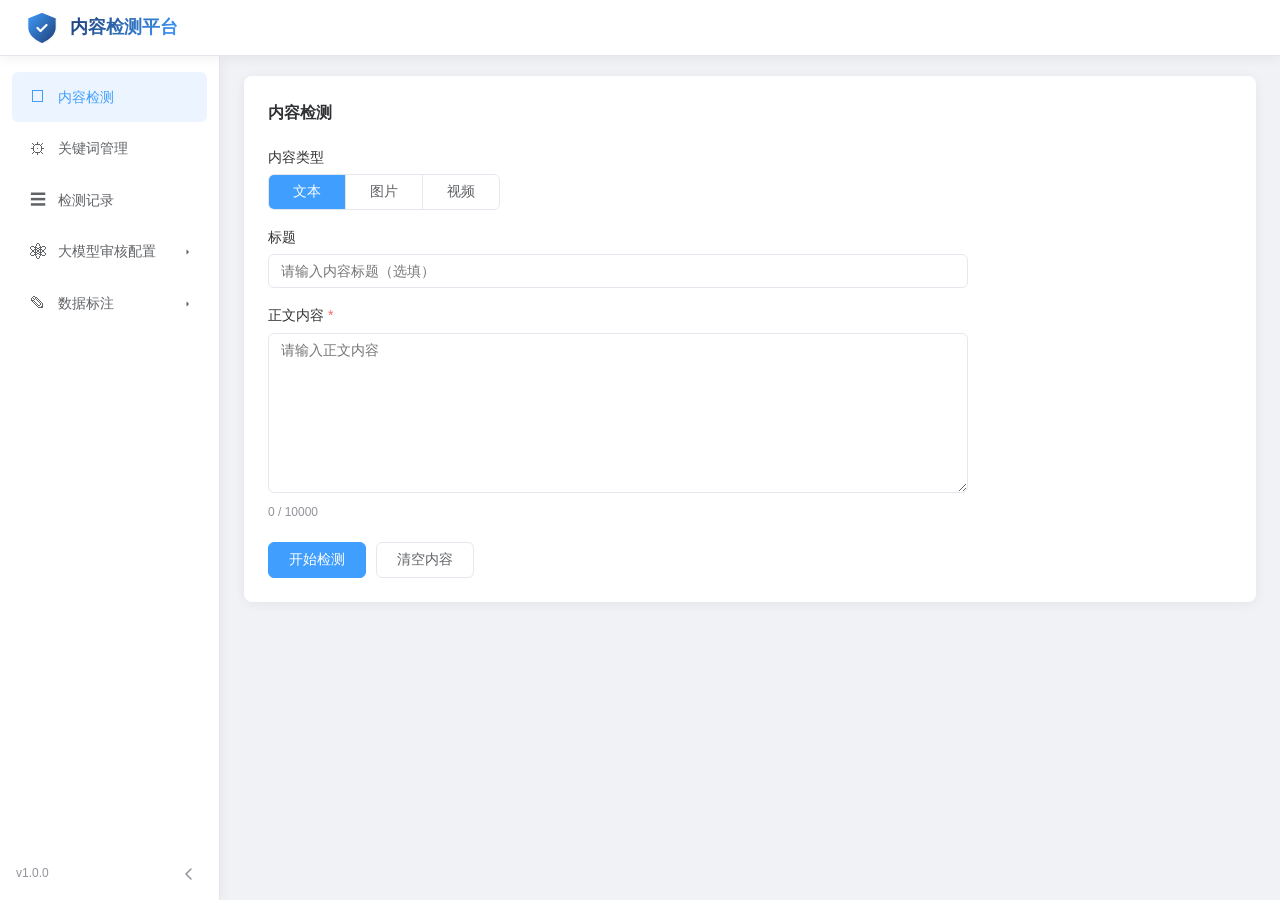
==== commit 4c8b0a6e: "3s" ====
--- a/index.html
+++ b/index.html
@@ -9,14 +9,25 @@
 <body>
   <header class="header">
     <div class="header-inner">
-      <h1 class="logo">内容检测平台</h1>
-      <span class="header-badge">MVP v1.0</span>
+      <a class="logo" href="#">
+        <svg class="logo-icon" width="36" height="36" viewBox="0 0 48 48" xmlns="http://www.w3.org/2000/svg">
+          <defs>
+            <linearGradient id="logoGrad" x1="0" y1="0" x2="1" y2="1">
+              <stop offset="0%" stop-color="#409eff"/>
+              <stop offset="100%" stop-color="#1e3c72"/>
+            </linearGradient>
+          </defs>
+          <path d="M24 3L5 10.5V24C5 32.5 13.5 41 24 45C34.5 41 43 32.5 43 24V10.5L24 3Z" fill="url(#logoGrad)" stroke="#fff" stroke-width="1.5" stroke-linejoin="round"/>
+          <polyline points="18,24 22,28 30,20" fill="none" stroke="#fff" stroke-width="3" stroke-linecap="round" stroke-linejoin="round"/>
+        </svg>
+        <span class="logo-text">内容检测平台</span>
+      </a>
     </div>
   </header>
 
   <div class="layout">
     <!-- Sidebar Menu -->
-    <aside class="sidebar">
+    <aside class="sidebar" id="sidebar">
       <nav class="sidebar-menu">
         <a class="menu-item active" data-menu="detect">
           <span class="menu-icon">&#9744;</span>
@@ -30,12 +41,12 @@
           <span class="menu-icon">&#9776;</span>
           <span>检测记录</span>
         </a>
-        <a class="menu-item menu-parent" data-menu="model">
+        <a class="menu-item menu-parent collapsed" data-menu="model">
           <span class="menu-icon">&#9883;</span>
           <span>大模型审核配置</span>
           <span class="menu-arrow">&#9662;</span>
         </a>
-        <div class="menu-sub-items">
+        <div class="menu-sub-items" style="display:none">
           <a class="menu-sub-item" data-menu="model-config">
             <span class="sub-item-dot"></span>模型接入配置
           </a>
@@ -49,7 +60,29 @@
             <span class="sub-item-dot"></span>批量检测
           </a>
         </div>
+        <a class="menu-item menu-parent collapsed" data-menu="annotation">
+          <span class="menu-icon">&#9998;</span>
+          <span>数据标注</span>
+          <span class="menu-arrow">&#9662;</span>
+        </a>
+        <div class="menu-sub-items" style="display:none">
+          <a class="menu-sub-item" data-menu="annotation-image-multi">
+            <span class="sub-item-dot"></span>图片分类标注
+          </a>
+          <a class="menu-sub-item" data-menu="annotation-image-eval">
+            <span class="sub-item-dot"></span>图片合规评估
+          </a>
+          <a class="menu-sub-item" data-menu="annotation-text-multi">
+            <span class="sub-item-dot"></span>文本评论标注
+          </a>
+        </div>
       </nav>
+      <div class="sidebar-bottom">
+        <span class="sidebar-version">v1.0.0</span>
+        <button class="sidebar-toggle" id="sidebarToggle" title="收起/展开菜单">
+          <svg width="16" height="16" viewBox="0 0 16 16" fill="currentColor"><path d="M10 3L5 8l5 5" stroke="currentColor" stroke-width="1.5" fill="none" stroke-linecap="round" stroke-linejoin="round"/></svg>
+        </button>
+      </div>
     </aside>
 
     <!-- Main Content -->
@@ -682,6 +715,45 @@
       </div>
     </section>
 
+    <!-- ============================================================
+       数据标注工作台
+    ============================================================ -->
+    <section class="tab-content" id="tab-annotation">
+      <div class="card annotation-card">
+        <h2 class="card-title" id="annoPageTitle">图片分类标注</h2>
+        <p class="card-desc" id="annoPageDesc">对图片进行多标签分类标注，支持自定义标签库管理</p>
+
+        <!-- 标签管理区 -->
+        <div id="annoTagManager" class="anno-tag-manager">
+          <div class="anno-tag-input-row">
+            <input type="text" id="annoNewTagInput" class="form-input" placeholder="批量添加标签，用逗号分隔（例如：涉政,违禁,广告,色情）" style="flex:1;">
+            <button class="btn btn-primary btn-sm" id="annoAddTagBtn">添加标签</button>
+            <button class="btn btn-danger btn-sm" id="annoClearAllTagsBtn">清除所有标签</button>
+          </div>
+          <div class="anno-tag-list" id="annoTagList"></div>
+        </div>
+
+        <!-- 动态导入区 -->
+        <div id="annoImportArea" class="anno-import-area"></div>
+
+        <!-- 状态栏 -->
+        <div class="anno-status-bar">
+          <span>标签数量：<span id="annoTagCount">0</span></span>
+          <span>已标注：<span id="annoDoneCount">0</span> / <span id="annoTotalCount">0</span></span>
+        </div>
+
+        <!-- 数据展示容器 -->
+        <div id="annoDataContainer" class="anno-gallery"></div>
+        <div id="annoPagination" class="batch-pagination"></div>
+
+        <!-- 操作按钮 -->
+        <div class="form-actions">
+          <button class="btn btn-primary" id="annoExportBtn">导出结果</button>
+          <button class="btn btn-danger" id="annoClearDataBtn">清空当前数据</button>
+        </div>
+      </div>
+    </section>
+
     <!-- 批量检测 - 任务详情页 -->
     <section class="tab-content" id="tab-batch-test-detail">
       <div class="card">
@@ -767,6 +839,12 @@
     </div>
   </div>
 
+  <!-- Annotation Image Zoom Modal -->
+  <div class="anno-zoom-overlay" id="annoImageModal" style="display:none;" onclick="document.getElementById('annoImageModal').style.display='none'">
+    <button class="anno-zoom-close" onclick="document.getElementById('annoImageModal').style.display='none'">&times;</button>
+    <img id="annoModalImage" src="" onclick="event.stopPropagation()">
+  </div>
+
   <script src="https://cdn.sheetjs.com/xlsx-0.20.3/package/dist/xlsx.full.min.js"></script>
   <script src="app.js"></script>
 </body>
--- a/styles.css
+++ b/styles.css
@@ -51,8 +51,6 @@
   z-index: 100;
 }
 .header-inner {
-  max-width: 1280px;
-  margin: 0 auto;
   width: 100%;
   display: flex;
   align-items: center;
@@ -62,13 +60,19 @@
   font-size: 18px;
   font-weight: 600;
   color: var(--text);
-}
-.header-badge {
-  font-size: 12px;
-  color: var(--text-muted);
-  background: var(--bg);
-  padding: 2px 8px;
-  border-radius: 4px;
+  text-decoration: none;
+  display: flex;
+  align-items: center;
+  gap: 10px;
+}
+.logo-icon {
+  flex-shrink: 0;
+}
+.logo-text {
+  background: linear-gradient(135deg, #1e3c72, #409eff);
+  -webkit-background-clip: text;
+  background-clip: text;
+  color: transparent;
 }
 
 /* Layout */
@@ -82,15 +86,114 @@
   width: 220px;
   background: var(--white);
   border-right: 1px solid var(--border);
-  padding: 16px 0;
   flex-shrink: 0;
   box-shadow: var(--shadow);
+  transition: width 0.25s ease;
+  position: relative;
+  overflow: hidden;
+  display: flex;
+  flex-direction: column;
+}
+
+/* Sidebar bottom area (version + toggle) */
+.sidebar-bottom {
+  display: flex;
+  align-items: center;
+  justify-content: space-between;
+  padding: 12px 16px;
+  margin-top: auto;
+  gap: 8px;
+}
+
+.sidebar-version {
+  font-size: 12px;
+  color: var(--text-muted);
+  white-space: nowrap;
+}
+
+/* Sidebar Toggle */
+.sidebar-toggle {
+  display: flex;
+  align-items: center;
+  justify-content: center;
+  width: 28px;
+  height: 28px;
+  border: none;
+  border-radius: 4px;
+  background: none;
+  color: var(--text-muted);
+  cursor: pointer;
+  transition: var(--transition);
+  padding: 0;
+  flex-shrink: 0;
+}
+.sidebar-toggle:hover {
+  color: var(--text);
+}
+.sidebar-toggle svg {
+  transition: transform 0.25s ease;
+}
+
+/* Collapsed Sidebar */
+.sidebar.collapsed {
+  width: 60px;
+}
+.sidebar.collapsed .sidebar-toggle svg {
+  transform: rotate(180deg);
+}
+.sidebar.collapsed .sidebar-bottom {
+  padding: 8px;
+  justify-content: center;
+}
+.sidebar.collapsed .sidebar-version {
+  display: none;
+}
+.sidebar.collapsed .menu-item {
+  justify-content: center;
+  padding: 12px 8px;
+}
+.sidebar.collapsed .menu-icon {
+  margin: 0;
+}
+.sidebar.collapsed .menu-item > span:not(.menu-icon) {
+  display: none;
+}
+.sidebar.collapsed .menu-arrow {
+  display: none;
+}
+.sidebar.collapsed .menu-sub-items {
+  display: none !important;
+}
+.sidebar.collapsed .sidebar-menu {
+  padding: 16px 8px;
+}
+
+/* Collapsed: show sub-items on hover as dropdown */
+.sidebar.collapsed .menu-parent:hover + .menu-sub-items,
+.sidebar.collapsed .menu-sub-items:hover {
+  display: flex !important;
+  position: absolute;
+  left: 60px;
+  background: var(--white);
+  border: 1px solid var(--border);
+  border-radius: 8px;
+  box-shadow: var(--shadow-lg);
+  padding: 8px;
+  z-index: 150;
+  min-width: 140px;
+  margin-top: -40px;
+}
+.sidebar.collapsed .menu-sub-item {
+  padding: 8px 12px;
+  white-space: nowrap;
 }
 .sidebar-menu {
   display: flex;
   flex-direction: column;
   gap: 2px;
-  padding: 0 12px;
+  padding: 16px 12px;
+  flex: 1;
+  overflow-y: auto;
 }
 .menu-item {
   display: flex;
@@ -955,6 +1058,281 @@
   padding:4px 12px; border-radius:16px; cursor:pointer; font-family:inherit; }
 .pf-tag-add:hover { border-color:var(--primary); color:var(--primary); }
 
+/* ── Annotation Workbench ──────────────────────────────────────── */
+.annotation-card { max-width: none; }
+
+/* Tag Manager */
+.anno-tag-manager {
+  background: #fafafa;
+  border: 1px solid var(--border);
+  border-radius: var(--radius);
+  padding: 16px;
+  margin-bottom: 20px;
+}
+.anno-tag-input-row {
+  display: flex;
+  gap: 8px;
+  margin-bottom: 12px;
+  flex-wrap: wrap;
+}
+.anno-tag-list {
+  display: flex;
+  flex-wrap: wrap;
+  gap: 6px;
+}
+.anno-tag-pill {
+  display: inline-flex;
+  align-items: center;
+  gap: 6px;
+  padding: 4px 12px;
+  background: var(--white);
+  border: 1px solid var(--border);
+  border-radius: 20px;
+  font-size: 12px;
+  color: var(--text);
+}
+.anno-tag-pill button {
+  background: none;
+  border: none;
+  cursor: pointer;
+  font-weight: bold;
+  color: var(--danger);
+  font-size: 14px;
+  padding: 0;
+  line-height: 1;
+}
+
+/* Import Area */
+.anno-import-area {
+  background: #fefce8;
+  border: 1px dashed #facc15;
+  border-radius: var(--radius);
+  padding: 16px 20px;
+  margin-bottom: 20px;
+}
+.anno-import-area textarea {
+  width: 100%;
+  padding: 10px 14px;
+  border: 1px solid var(--border);
+  border-radius: 8px;
+  font-family: "SFMono-Regular", Consolas, monospace;
+  font-size: 13px;
+  resize: vertical;
+  outline: none;
+}
+.anno-import-area textarea:focus {
+  border-color: var(--primary);
+  box-shadow: 0 0 0 2px rgba(64,158,255,0.15);
+}
+.anno-import-area .form-hint {
+  margin-top: 8px;
+}
+
+/* Status Bar */
+.anno-status-bar {
+  display: flex;
+  justify-content: space-between;
+  align-items: center;
+  flex-wrap: wrap;
+  gap: 12px;
+  padding: 10px 20px;
+  background: var(--primary-light);
+  border-radius: 20px;
+  margin-bottom: 20px;
+  font-size: 13px;
+  color: var(--text-secondary);
+}
+
+/* Gallery Grid */
+.anno-gallery {
+  display: grid;
+  grid-template-columns: repeat(auto-fill, minmax(320px, 1fr));
+  gap: 20px;
+  margin-bottom: 20px;
+}
+.anno-gallery.list-view {
+  display: flex;
+  flex-direction: column;
+  gap: 16px;
+}
+
+/* Data Card */
+.anno-data-card {
+  background: var(--white);
+  border: 1px solid var(--border);
+  border-radius: 12px;
+  padding: 16px;
+  transition: box-shadow 0.2s;
+}
+.anno-data-card:hover {
+  box-shadow: var(--shadow-lg);
+}
+.anno-card-img {
+  width: 100%;
+  height: 280px;
+  object-fit: contain;
+  background: #fafafa;
+  border-radius: 8px;
+  cursor: pointer;
+  margin-bottom: 12px;
+}
+.anno-card-title {
+  font-weight: 600;
+  font-size: 15px;
+  margin-bottom: 6px;
+  color: var(--text);
+}
+.anno-card-content {
+  background: #fafafa;
+  padding: 12px;
+  border-radius: 8px;
+  margin: 10px 0;
+  border-left: 4px solid var(--primary);
+  font-size: 13px;
+  color: var(--text-secondary);
+  max-height: 120px;
+  overflow-y: auto;
+}
+
+/* Tag Buttons in Card */
+.anno-tag-btns {
+  display: flex;
+  flex-wrap: wrap;
+  gap: 6px;
+  margin: 12px 0 8px;
+}
+.anno-tag-btn {
+  padding: 4px 14px;
+  border: none;
+  border-radius: 20px;
+  background: #f1f5f9;
+  color: var(--text-secondary);
+  font-size: 12px;
+  cursor: pointer;
+  font-family: inherit;
+  transition: 0.15s;
+}
+.anno-tag-btn:hover {
+  background: #e2e8f0;
+}
+.anno-tag-btn.selected {
+  background: var(--success);
+  color: #fff;
+}
+
+/* Eval Status Buttons */
+.anno-eval-btns {
+  display: flex;
+  gap: 10px;
+  margin-top: 10px;
+}
+.anno-eval-btn {
+  flex: 1;
+  padding: 8px;
+  border: 1px solid var(--border);
+  border-radius: 20px;
+  background: var(--white);
+  color: var(--text-secondary);
+  font-size: 13px;
+  cursor: pointer;
+  font-family: inherit;
+  transition: 0.15s;
+}
+.anno-eval-btn.match {
+  background: var(--success-light);
+  color: var(--success);
+  border-color: var(--success);
+}
+.anno-eval-btn.mismatch {
+  background: var(--danger-light);
+  color: var(--danger);
+  border-color: var(--danger);
+}
+.anno-reason-textarea {
+  margin-top: 10px;
+  width: 100%;
+  padding: 8px 12px;
+  border: 1px solid var(--border);
+  border-radius: 8px;
+  font-size: 13px;
+  font-family: inherit;
+  resize: vertical;
+  outline: none;
+  display: none;
+}
+.anno-reason-textarea.show {
+  display: block;
+}
+
+/* Badge Tags */
+.anno-badge {
+  display: inline-block;
+  padding: 2px 10px;
+  border-radius: 12px;
+  font-size: 12px;
+  background: var(--primary-light);
+  color: var(--primary);
+  margin: 6px 0;
+}
+.anno-human-badge {
+  background: #e0f2fe;
+  padding: 6px 12px;
+  border-radius: 14px;
+  margin: 8px 0;
+  font-size: 13px;
+  color: var(--text);
+}
+.anno-reason-item {
+  display: inline-block;
+  padding: 2px 10px;
+  border-radius: 12px;
+  font-size: 12px;
+  background: #f4f4f5;
+  color: var(--text-muted);
+  margin: 3px 4px 3px 0;
+}
+
+/* Image Zoom Overlay */
+.anno-zoom-overlay {
+  position: fixed;
+  inset: 0;
+  background: rgba(0,0,0,0.88);
+  z-index: 2000;
+  display: flex;
+  align-items: center;
+  justify-content: center;
+  cursor: zoom-out;
+}
+.anno-zoom-overlay img {
+  max-width: 92vw;
+  max-height: 92vh;
+  object-fit: contain;
+  border-radius: 8px;
+  cursor: default;
+}
+.anno-zoom-close {
+  position: absolute;
+  top: 16px;
+  right: 24px;
+  background: rgba(255,255,255,0.15);
+  border: none;
+  color: #fff;
+  font-size: 32px;
+  width: 44px;
+  height: 44px;
+  border-radius: 50%;
+  cursor: pointer;
+  display: flex;
+  align-items: center;
+  justify-content: center;
+  line-height: 1;
+  transition: background 0.2s;
+  z-index: 1;
+}
+.anno-zoom-close:hover {
+  background: rgba(255,255,255,0.3);
+}
+
 /* Responsive */
 @media (max-width: 768px) {
   .layout { flex-direction: column; }
@@ -962,13 +1340,13 @@
     width: 100%;
     border-right: none;
     border-bottom: 1px solid var(--border);
-    padding: 8px 0;
   }
   .sidebar-menu {
     flex-direction: row;
     overflow-x: auto;
     gap: 4px;
-    padding: 0 8px;
+    padding: 8px;
+    flex: none;
   }
   .menu-item {
     white-space: nowrap;
@@ -977,6 +1355,13 @@
     flex-shrink: 0;
   }
   .menu-icon { display: none; }
+  .sidebar-bottom { display: none; }
+  .logo-icon { width: 28px; height: 28px; }
+  .logo-text { font-size: 15px; }
+  .sidebar.collapsed { width: 100%; }
+  .sidebar.collapsed .menu-item { justify-content: flex-start; padding: 8px 14px; }
+  .sidebar.collapsed .menu-item > span:not(.menu-icon) { display: inline; }
+  .sidebar.collapsed .menu-sub-items { display: flex !important; position: static; left: auto; margin-top: 0; min-width: auto; box-shadow: none; border: none; }
   .dashboard { grid-template-columns: repeat(2, 1fr); }
   .result-summary { grid-template-columns: repeat(2, 1fr); }
   .form-row { grid-template-columns: 1fr; }
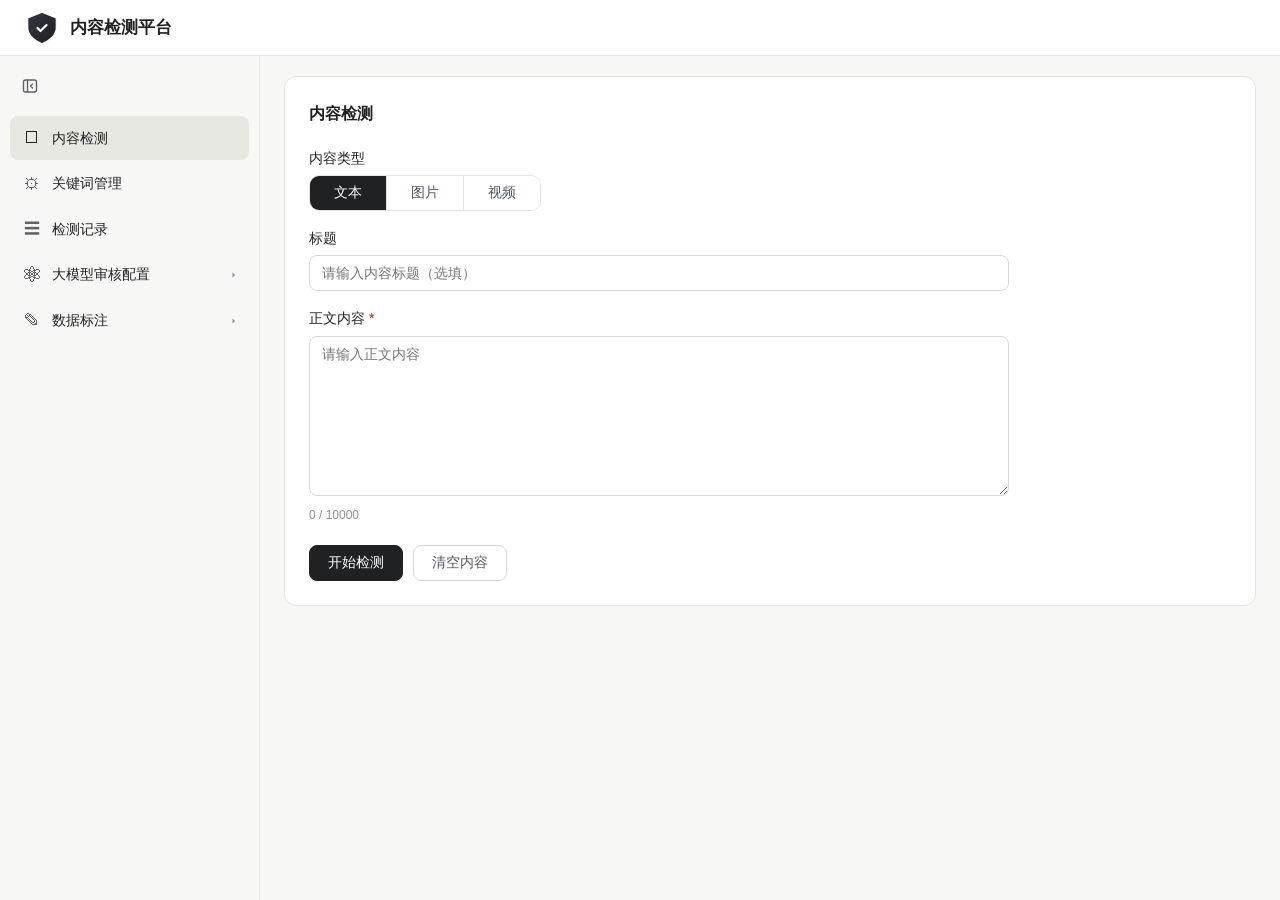
==== commit 5a6d5c2c: "4s" ====
--- a/index.html
+++ b/index.html
@@ -13,8 +13,8 @@
         <svg class="logo-icon" width="36" height="36" viewBox="0 0 48 48" xmlns="http://www.w3.org/2000/svg">
           <defs>
             <linearGradient id="logoGrad" x1="0" y1="0" x2="1" y2="1">
-              <stop offset="0%" stop-color="#409eff"/>
-              <stop offset="100%" stop-color="#1e3c72"/>
+              <stop offset="0%" stop-color="#343541"/>
+              <stop offset="100%" stop-color="#202123"/>
             </linearGradient>
           </defs>
           <path d="M24 3L5 10.5V24C5 32.5 13.5 41 24 45C34.5 41 43 32.5 43 24V10.5L24 3Z" fill="url(#logoGrad)" stroke="#fff" stroke-width="1.5" stroke-linejoin="round"/>
@@ -28,6 +28,15 @@
   <div class="layout">
     <!-- Sidebar Menu -->
     <aside class="sidebar" id="sidebar">
+      <div class="sidebar-topbar">
+        <button class="sidebar-toggle" id="sidebarToggle" type="button" title="展开/收起侧边栏" aria-label="展开/收起侧边栏" aria-expanded="true">
+          <svg class="sidebar-toggle-icon" width="18" height="18" viewBox="0 0 18 18" fill="none" aria-hidden="true">
+            <rect x="2.5" y="3" width="13" height="12" rx="2" stroke="currentColor" stroke-width="1.4"/>
+            <path d="M6.5 3.5v11" stroke="currentColor" stroke-width="1.4" stroke-linecap="round"/>
+            <path d="M11.5 7L9.5 9l2 2" stroke="currentColor" stroke-width="1.4" stroke-linecap="round" stroke-linejoin="round"/>
+          </svg>
+        </button>
+      </div>
       <nav class="sidebar-menu">
         <a class="menu-item active" data-menu="detect">
           <span class="menu-icon">&#9744;</span>
@@ -41,12 +50,12 @@
           <span class="menu-icon">&#9776;</span>
           <span>检测记录</span>
         </a>
-        <a class="menu-item menu-parent collapsed" data-menu="model">
+        <a class="menu-item menu-parent" data-menu="model" aria-expanded="false">
           <span class="menu-icon">&#9883;</span>
           <span>大模型审核配置</span>
           <span class="menu-arrow">&#9662;</span>
         </a>
-        <div class="menu-sub-items" style="display:none">
+        <div class="menu-sub-items">
           <a class="menu-sub-item" data-menu="model-config">
             <span class="sub-item-dot"></span>模型接入配置
           </a>
@@ -60,29 +69,20 @@
             <span class="sub-item-dot"></span>批量检测
           </a>
         </div>
-        <a class="menu-item menu-parent collapsed" data-menu="annotation">
+        <a class="menu-item menu-parent" data-menu="annotation" aria-expanded="false">
           <span class="menu-icon">&#9998;</span>
           <span>数据标注</span>
           <span class="menu-arrow">&#9662;</span>
         </a>
-        <div class="menu-sub-items" style="display:none">
+        <div class="menu-sub-items">
           <a class="menu-sub-item" data-menu="annotation-image-multi">
             <span class="sub-item-dot"></span>图片分类标注
           </a>
           <a class="menu-sub-item" data-menu="annotation-image-eval">
             <span class="sub-item-dot"></span>图片合规评估
           </a>
-          <a class="menu-sub-item" data-menu="annotation-text-multi">
-            <span class="sub-item-dot"></span>文本评论标注
-          </a>
         </div>
       </nav>
-      <div class="sidebar-bottom">
-        <span class="sidebar-version">v1.0.0</span>
-        <button class="sidebar-toggle" id="sidebarToggle" title="收起/展开菜单">
-          <svg width="16" height="16" viewBox="0 0 16 16" fill="currentColor"><path d="M10 3L5 8l5 5" stroke="currentColor" stroke-width="1.5" fill="none" stroke-linecap="round" stroke-linejoin="round"/></svg>
-        </button>
-      </div>
     </aside>
 
     <!-- Main Content -->
--- a/styles.css
+++ b/styles.css
@@ -6,24 +6,28 @@
 *, *::before, *::after { box-sizing: border-box; margin: 0; padding: 0; }
 
 :root {
-  --bg: #f0f2f5;
+  --bg: #f7f7f5;
   --white: #ffffff;
-  --border: #e4e7ed;
-  --text: #303133;
-  --text-secondary: #606266;
-  --text-muted: #909399;
-  --primary: #409eff;
-  --primary-hover: #337ecc;
-  --primary-light: #ecf5ff;
-  --success: #67c23a;
-  --success-light: #f0f9eb;
-  --warning: #e6a23c;
-  --warning-light: #fdf6ec;
-  --danger: #f56c6c;
-  --danger-light: #fef0f0;
+  --surface: #ffffff;
+  --surface-muted: #f1f1ee;
+  --surface-hover: #ececea;
+  --border: #e5e5e1;
+  --border-strong: #d7d7d2;
+  --text: #202123;
+  --text-secondary: #4f5661;
+  --text-muted: #8a8f98;
+  --primary: #202123;
+  --primary-hover: #343541;
+  --primary-light: #e8e8e3;
+  --success: #2f7d51;
+  --success-light: #eaf4ee;
+  --warning: #9a6a1f;
+  --warning-light: #f7f0df;
+  --danger: #b42318;
+  --danger-light: #f8e7e5;
   --radius: 8px;
-  --shadow: 0 2px 12px rgba(0,0,0,0.06);
-  --shadow-lg: 0 4px 24px rgba(0,0,0,0.12);
+  --shadow: none;
+  --shadow-lg: 0 18px 48px rgba(0,0,0,0.14);
   --transition: 0.2s ease;
 }
 
@@ -39,13 +43,13 @@
 
 /* Header */
 .header {
-  background: var(--white);
+  background: var(--surface);
   border-bottom: 1px solid var(--border);
   padding: 0 24px;
   height: 56px;
   display: flex;
   align-items: center;
-  box-shadow: var(--shadow);
+  box-shadow: none;
   position: sticky;
   top: 0;
   z-index: 100;
@@ -57,7 +61,7 @@
   gap: 12px;
 }
 .logo {
-  font-size: 18px;
+  font-size: 17px;
   font-weight: 600;
   color: var(--text);
   text-decoration: none;
@@ -69,11 +73,10 @@
   flex-shrink: 0;
 }
 .logo-text {
-  background: linear-gradient(135deg, #1e3c72, #409eff);
-  -webkit-background-clip: text;
-  background-clip: text;
-  color: transparent;
-}
+  background: none;
+  color: var(--text);
+}
+
 
 /* Layout */
 .layout {
@@ -83,115 +86,49 @@
 
 /* Sidebar */
 .sidebar {
-  width: 220px;
-  background: var(--white);
-  border-right: 1px solid var(--border);
+  width: 260px;
+  background: #f7f7f5;
+  border-right: 1px solid #e5e5e1;
   flex-shrink: 0;
-  box-shadow: var(--shadow);
-  transition: width 0.25s ease;
+  box-shadow: none;
   position: relative;
   overflow: hidden;
   display: flex;
   flex-direction: column;
-}
-
-/* Sidebar bottom area (version + toggle) */
-.sidebar-bottom {
-  display: flex;
-  align-items: center;
-  justify-content: space-between;
-  padding: 12px 16px;
-  margin-top: auto;
-  gap: 8px;
-}
-
-.sidebar-version {
-  font-size: 12px;
-  color: var(--text-muted);
-  white-space: nowrap;
-}
-
-/* Sidebar Toggle */
+  transition: width 0.22s ease;
+}
+.sidebar-topbar {
+  display: flex;
+  align-items: center;
+  justify-content: flex-start;
+  padding: 12px 12px 8px;
+  flex-shrink: 0;
+}
 .sidebar-toggle {
-  display: flex;
+  display: inline-flex;
   align-items: center;
   justify-content: center;
-  width: 28px;
-  height: 28px;
+  width: 36px;
+  height: 36px;
   border: none;
-  border-radius: 4px;
-  background: none;
-  color: var(--text-muted);
-  cursor: pointer;
-  transition: var(--transition);
-  padding: 0;
-  flex-shrink: 0;
+  border-radius: 8px;
+  background: transparent;
+  color: #5f6368;
+  cursor: pointer;
+  transition: background-color .16s ease, color .16s ease;
 }
 .sidebar-toggle:hover {
-  color: var(--text);
-}
-.sidebar-toggle svg {
-  transition: transform 0.25s ease;
-}
-
-/* Collapsed Sidebar */
-.sidebar.collapsed {
-  width: 60px;
-}
-.sidebar.collapsed .sidebar-toggle svg {
-  transform: rotate(180deg);
-}
-.sidebar.collapsed .sidebar-bottom {
-  padding: 8px;
-  justify-content: center;
-}
-.sidebar.collapsed .sidebar-version {
-  display: none;
-}
-.sidebar.collapsed .menu-item {
-  justify-content: center;
-  padding: 12px 8px;
-}
-.sidebar.collapsed .menu-icon {
-  margin: 0;
-}
-.sidebar.collapsed .menu-item > span:not(.menu-icon) {
-  display: none;
-}
-.sidebar.collapsed .menu-arrow {
-  display: none;
-}
-.sidebar.collapsed .menu-sub-items {
-  display: none !important;
-}
-.sidebar.collapsed .sidebar-menu {
-  padding: 16px 8px;
-}
-
-/* Collapsed: show sub-items on hover as dropdown */
-.sidebar.collapsed .menu-parent:hover + .menu-sub-items,
-.sidebar.collapsed .menu-sub-items:hover {
-  display: flex !important;
-  position: absolute;
-  left: 60px;
-  background: var(--white);
-  border: 1px solid var(--border);
-  border-radius: 8px;
-  box-shadow: var(--shadow-lg);
-  padding: 8px;
-  z-index: 150;
-  min-width: 140px;
-  margin-top: -40px;
-}
-.sidebar.collapsed .menu-sub-item {
-  padding: 8px 12px;
-  white-space: nowrap;
+  background: #ececea;
+  color: #202123;
+}
+.sidebar-toggle-icon {
+  transition: transform .22s ease;
 }
 .sidebar-menu {
   display: flex;
   flex-direction: column;
   gap: 2px;
-  padding: 16px 12px;
+  padding: 4px 10px 12px;
   flex: 1;
   overflow-y: auto;
 }
@@ -199,22 +136,26 @@
   display: flex;
   align-items: center;
   gap: 10px;
-  padding: 12px 16px;
-  border-radius: 6px;
-  font-size: 14px;
-  color: var(--text-secondary);
+  min-height: 40px;
+  padding: 9px 12px;
+  border-radius: 8px;
+  border-left: none;
+  font-size: 14px;
+  color: #202123;
   text-decoration: none;
   cursor: pointer;
-  transition: var(--transition);
+  transition: background-color .16s ease, color .16s ease;
   user-select: none;
+  background: transparent;
+  white-space: nowrap;
 }
 .menu-item:hover {
-  background: #f5f7fa;
-  color: var(--primary);
+  background: #ececea;
+  color: #202123;
 }
 .menu-item.active {
-  background: var(--primary-light);
-  color: var(--primary);
+  background: #e8e8e3;
+  color: #202123;
   font-weight: 500;
 }
 .menu-icon {
@@ -222,6 +163,11 @@
   width: 20px;
   text-align: center;
   flex-shrink: 0;
+  color: #5f6368;
+}
+.menu-item:hover .menu-icon,
+.menu-item.active .menu-icon {
+  color: #202123;
 }
 
 /* Sidebar Sub-Menu */
@@ -231,52 +177,87 @@
 .menu-arrow {
   margin-left: auto;
   font-size: 12px;
-  transition: transform 0.2s ease;
-}
-.menu-parent.collapsed .menu-arrow {
+  color: #8a8f98;
+  transition: transform 0.2s ease, color .18s ease;
   transform: rotate(-90deg);
 }
+.menu-parent.is-open .menu-arrow {
+  transform: rotate(0);
+  color: #202123;
+}
 .menu-sub-items {
-  display: flex;
+  display: none;
   flex-direction: column;
-  gap: 1px;
-  padding-left: 24px;
+  gap: 2px;
+  margin: 2px 0 6px;
+  padding: 4px 0 4px 34px;
   overflow: hidden;
 }
-.menu-parent.collapsed + .menu-sub-items {
-  display: none;
-}
+.menu-parent.is-open + .menu-sub-items {
+  display: flex;
+}
+
 .menu-sub-item {
   display: flex;
   align-items: center;
   gap: 8px;
-  padding: 8px 16px;
-  border-radius: 6px;
+  min-height: 34px;
+  padding: 7px 12px;
+  border-radius: 8px;
   font-size: 13px;
-  color: var(--text-secondary);
+  color: #4f5661;
   text-decoration: none;
   cursor: pointer;
-  transition: var(--transition);
+  transition: background-color .18s ease, color .18s ease;
   user-select: none;
 }
 .menu-sub-item:hover {
-  background: #f5f7fa;
-  color: var(--primary);
+  background: #ececea;
+  color: #202123;
 }
 .menu-sub-item.active {
-  background: var(--primary-light);
-  color: var(--primary);
+  background: #e8e8e3;
+  color: #202123;
   font-weight: 500;
 }
 .sub-item-dot {
-  width: 6px;
-  height: 6px;
+  width: 5px;
+  height: 5px;
   border-radius: 50%;
-  background: #c0c4cc;
+  background: #a6a6a0;
   flex-shrink: 0;
 }
 .menu-sub-item.active .sub-item-dot {
-  background: var(--primary);
+  background: #202123;
+}
+
+.sidebar.is-collapsed {
+  width: 64px;
+}
+.sidebar.is-collapsed .sidebar-topbar {
+  justify-content: center;
+  padding-left: 0;
+  padding-right: 0;
+}
+.sidebar.is-collapsed .sidebar-toggle-icon {
+  transform: rotate(180deg);
+}
+.sidebar.is-collapsed .sidebar-menu {
+  padding-left: 8px;
+  padding-right: 8px;
+}
+.sidebar.is-collapsed .menu-item {
+  justify-content: center;
+  padding-left: 0;
+  padding-right: 0;
+}
+.sidebar.is-collapsed .menu-item > span:not(.menu-icon),
+.sidebar.is-collapsed .menu-arrow,
+.sidebar.is-collapsed .menu-sub-items {
+  display: none !important;
+}
+.sidebar.is-collapsed .menu-icon {
+  margin: 0;
 }
 
 /* Main Content */
@@ -295,8 +276,9 @@
   margin-bottom: 20px;
 }
 .stat-card {
-  background: var(--white);
-  border-radius: var(--radius);
+  background: var(--surface);
+  border: 1px solid var(--border);
+  border-radius: 12px;
   padding: 20px 24px;
   box-shadow: var(--shadow);
   text-align: center;
@@ -321,8 +303,9 @@
 
 /* Cards */
 .card {
-  background: var(--white);
-  border-radius: var(--radius);
+  background: var(--surface);
+  border: 1px solid var(--border);
+  border-radius: 12px;
   padding: 24px;
   box-shadow: var(--shadow);
 }
@@ -359,19 +342,19 @@
 .required { color: var(--danger); }
 .form-input, .form-select, .form-textarea {
   width: 100%;
-  padding: 8px 12px;
-  font-size: 14px;
-  border: 1px solid var(--border);
-  border-radius: 6px;
+  padding: 9px 12px;
+  font-size: 14px;
+  border: 1px solid var(--border-strong);
+  border-radius: 8px;
   color: var(--text);
-  background: var(--white);
+  background: var(--surface);
   font-family: inherit;
-  transition: border-color var(--transition);
+  transition: border-color var(--transition), box-shadow var(--transition), background-color var(--transition);
   outline: none;
 }
 .form-input:focus, .form-select:focus, .form-textarea:focus {
   border-color: var(--primary);
-  box-shadow: 0 0 0 2px rgba(64,158,255,0.15);
+  box-shadow: 0 0 0 2px rgba(32,33,35,0.12);
 }
 .form-textarea { resize: vertical; min-height: 160px; }
 .form-hint { font-size: 12px; color: var(--text-muted); display: block; margin-top: 4px; }
@@ -387,9 +370,9 @@
 .file-label {
   display: inline-block;
   padding: 8px 20px;
-  background: var(--white);
-  border: 1px dashed var(--border);
-  border-radius: 6px;
+  background: var(--surface);
+  border: 1px dashed var(--border-strong);
+  border-radius: 8px;
   color: var(--primary);
   cursor: pointer;
   transition: var(--transition);
@@ -434,10 +417,10 @@
 
 /* Buttons */
 .btn {
-  padding: 8px 20px;
-  font-size: 14px;
-  border-radius: 6px;
-  border: 1px solid var(--border);
+  padding: 8px 18px;
+  font-size: 14px;
+  border-radius: 8px;
+  border: 1px solid var(--border-strong);
   cursor: pointer;
   font-family: inherit;
   transition: var(--transition);
@@ -451,14 +434,14 @@
   color: white;
   border-color: var(--primary);
 }
-.btn-primary:hover { background: var(--primary-hover); }
+.btn-primary:hover { background: var(--primary-hover); border-color: var(--primary-hover); }
 .btn-secondary {
-  background: var(--white);
+  background: var(--surface);
   color: var(--text-secondary);
 }
-.btn-secondary:hover { border-color: var(--primary); color: var(--primary); }
+.btn-secondary:hover { background: var(--surface-hover); border-color: var(--border-strong); color: var(--text); }
 .btn-danger {
-  background: var(--white);
+  background: var(--surface);
   color: var(--danger);
   border-color: var(--danger);
 }
@@ -470,13 +453,14 @@
 .table-wrap { overflow-x: auto; }
 .table {
   width: 100%;
-  border-collapse: collapse;
+  border-collapse: separate;
+  border-spacing: 0;
   font-size: 14px;
 }
 .table th {
   text-align: left;
   padding: 12px 12px;
-  background: #fafafa;
+  background: var(--surface-muted);
   color: var(--text-secondary);
   font-weight: 500;
   border-bottom: 1px solid var(--border);
@@ -487,7 +471,7 @@
   border-bottom: 1px solid var(--border);
   color: var(--text);
 }
-.table tbody tr:hover { background: #f5f7fa; }
+.table tbody tr:hover { background: #fafafa; }
 .table-empty { text-align: center; color: var(--text-muted); padding: 40px; }
 .table-footer { margin-top: 12px; font-size: 13px; color: var(--text-muted); }
 
@@ -504,7 +488,7 @@
 .badge {
   display: inline-block;
   padding: 2px 10px;
-  border-radius: 4px;
+  border-radius: 999px;
   font-size: 12px;
   font-weight: 500;
   white-space: nowrap;
@@ -512,10 +496,10 @@
 .badge-pass { background: var(--success-light); color: var(--success); }
 .badge-suspect { background: var(--warning-light); color: var(--warning); }
 .badge-violate { background: var(--danger-light); color: var(--danger); }
-.badge-low { background: #f0f9eb; color: var(--success); }
+.badge-low { background: var(--success-light); color: var(--success); }
 .badge-medium { background: var(--warning-light); color: var(--warning); }
 .badge-high { background: var(--danger-light); color: var(--danger); }
-.badge-none { background: #f4f4f5; color: var(--text-muted); }
+.badge-none { background: var(--surface-muted); color: var(--text-muted); }
 .badge-info { background: var(--primary-light); color: var(--primary); }
 
 /* Toggle Switch */
@@ -669,13 +653,14 @@
 .content-type-switcher {
   display: inline-flex;
   border: 1px solid var(--border);
-  border-radius: 6px;
+  border-radius: 10px;
   overflow: hidden;
+  background: var(--surface);
 }
 .ct-btn {
   padding: 8px 24px;
   border: none;
-  background: var(--white);
+  background: var(--surface);
   color: var(--text-secondary);
   font-size: 14px;
   cursor: pointer;
@@ -684,7 +669,7 @@
   border-right: 1px solid var(--border);
 }
 .ct-btn:last-child { border-right: none; }
-.ct-btn:hover { color: var(--primary); background: var(--primary-light); }
+.ct-btn:hover { color: var(--text); background: var(--surface-hover); }
 .ct-btn.active {
   background: var(--primary);
   color: white;
@@ -722,7 +707,7 @@
   display: flex;
   gap: 0;
   margin-bottom: 20px;
-  border-bottom: 2px solid var(--border);
+  border-bottom: 1px solid var(--border);
 }
 .ct-tab {
   padding: 10px 24px;
@@ -857,7 +842,7 @@
   padding: 3px 10px;
   background: var(--primary-light);
   color: var(--primary);
-  border-radius: 4px;
+  border-radius: 999px;
   font-size: 13px;
   cursor: default;
   user-select: all;
@@ -1042,9 +1027,9 @@
 .pf-tag-editor { display:flex; flex-wrap:wrap; gap:8px; padding:8px; min-height:40px;
   border:1px solid var(--border); border-radius:6px; background:#fafafa; align-items:center; }
 .pf-tag { display:inline-flex; align-items:center; gap:6px; padding:4px 10px;
-  background:var(--primary-light); color:var(--primary); border:1px solid #b3d8ff;
+  background:var(--primary-light); color:var(--primary); border:1px solid var(--border-strong);
   border-radius:16px; font-size:13px; transition:box-shadow 0.2s; }
-.pf-tag:hover { box-shadow:0 0 0 2px rgba(64,158,255,0.2); }
+.pf-tag:hover { box-shadow:0 0 0 2px rgba(32,33,35,0.12); }
 .pf-tag-text { cursor:pointer; max-width:140px; overflow:hidden; text-overflow:ellipsis; white-space:nowrap; }
 .pf-tag-text.editing { display:none; }
 .pf-tag-input { display:none; width:120px; padding:2px 6px; font-size:13px;
@@ -1122,7 +1107,7 @@
 }
 .anno-import-area textarea:focus {
   border-color: var(--primary);
-  box-shadow: 0 0 0 2px rgba(64,158,255,0.15);
+  box-shadow: 0 0 0 2px rgba(32,33,35,0.12);
 }
 .anno-import-area .form-hint {
   margin-top: 8px;
@@ -1183,7 +1168,7 @@
   color: var(--text);
 }
 .anno-card-content {
-  background: #fafafa;
+  background: var(--surface-muted);
   padding: 12px;
   border-radius: 8px;
   margin: 10px 0;
@@ -1268,16 +1253,16 @@
 .anno-badge {
   display: inline-block;
   padding: 2px 10px;
-  border-radius: 12px;
+  border-radius: 999px;
   font-size: 12px;
   background: var(--primary-light);
   color: var(--primary);
   margin: 6px 0;
 }
 .anno-human-badge {
-  background: #e0f2fe;
+  background: var(--surface-muted);
   padding: 6px 12px;
-  border-radius: 14px;
+  border-radius: 999px;
   margin: 8px 0;
   font-size: 13px;
   color: var(--text);
@@ -1341,6 +1326,12 @@
     border-right: none;
     border-bottom: 1px solid var(--border);
   }
+  .sidebar.is-collapsed { width: 100%; }
+  .sidebar.is-collapsed .sidebar-topbar { justify-content: flex-start; padding: 8px; }
+  .sidebar.is-collapsed .menu-item { justify-content: flex-start; padding: 8px 14px; }
+  .sidebar.is-collapsed .menu-item > span:not(.menu-icon) { display: inline !important; }
+  .sidebar.is-collapsed .menu-arrow { display: inline !important; }
+  .sidebar.is-collapsed .menu-parent.is-open + .menu-sub-items { display: flex !important; }
   .sidebar-menu {
     flex-direction: row;
     overflow-x: auto;
@@ -1355,13 +1346,8 @@
     flex-shrink: 0;
   }
   .menu-icon { display: none; }
-  .sidebar-bottom { display: none; }
   .logo-icon { width: 28px; height: 28px; }
   .logo-text { font-size: 15px; }
-  .sidebar.collapsed { width: 100%; }
-  .sidebar.collapsed .menu-item { justify-content: flex-start; padding: 8px 14px; }
-  .sidebar.collapsed .menu-item > span:not(.menu-icon) { display: inline; }
-  .sidebar.collapsed .menu-sub-items { display: flex !important; position: static; left: auto; margin-top: 0; min-width: auto; box-shadow: none; border: none; }
   .dashboard { grid-template-columns: repeat(2, 1fr); }
   .result-summary { grid-template-columns: repeat(2, 1fr); }
   .form-row { grid-template-columns: 1fr; }
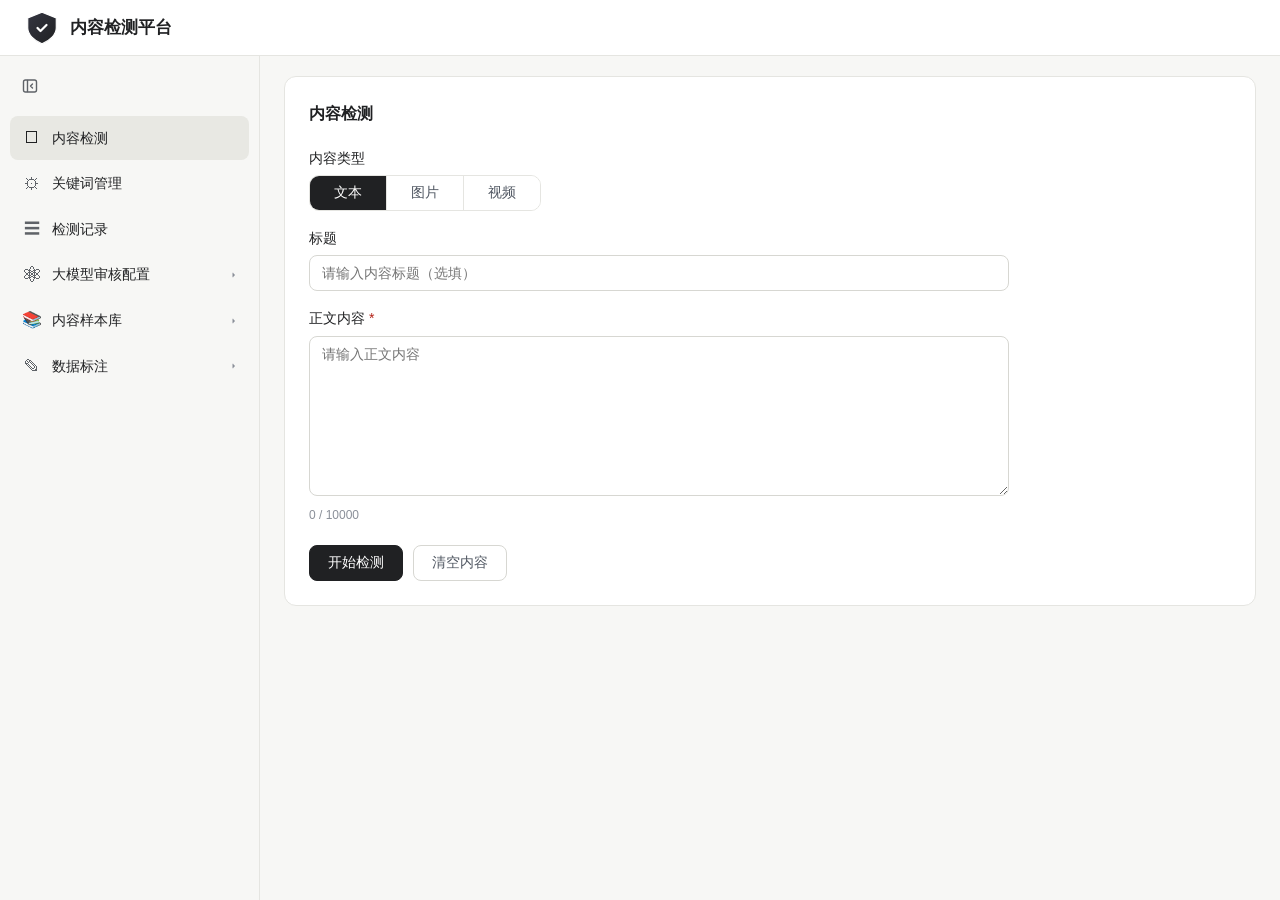
==== commit f0dec319: "6c" ====
--- a/index.html
+++ b/index.html
@@ -69,6 +69,18 @@
             <span class="sub-item-dot"></span>批量检测
           </a>
         </div>
+
+        <a class="menu-item menu-parent" data-menu="sample-library" aria-expanded="false">
+          <span class="menu-icon">&#128218;</span>
+          <span>&#20869;&#23481;&#26679;&#26412;&#24211;</span>
+          <span class="menu-arrow">&#9662;</span>
+        </a>
+        <div class="menu-sub-items">
+          <a class="menu-sub-item" data-menu="sample-dashboard"><span class="sub-item-dot"></span>&#35268;&#21017;&#31649;&#29702;</a>
+          <a class="menu-sub-item" data-menu="sample-list"><span class="sub-item-dot"></span>&#26679;&#26412;&#21015;&#34920;</a>
+          <a class="menu-sub-item" data-menu="sample-datasets"><span class="sub-item-dot"></span>&#25968;&#25454;&#38598;&#31649;&#29702;</a>
+          <a class="menu-sub-item" data-menu="sample-knowledge"><span class="sub-item-dot"></span>&#30693;&#35782;&#24211;</a>
+        </div>
         <a class="menu-item menu-parent" data-menu="annotation" aria-expanded="false">
           <span class="menu-icon">&#9998;</span>
           <span>数据标注</span>
@@ -76,10 +88,13 @@
         </a>
         <div class="menu-sub-items">
           <a class="menu-sub-item" data-menu="annotation-image-multi">
-            <span class="sub-item-dot"></span>图片分类标注
+            <span class="sub-item-dot"></span>图片分类
           </a>
           <a class="menu-sub-item" data-menu="annotation-image-eval">
-            <span class="sub-item-dot"></span>图片合规评估
+            <span class="sub-item-dot"></span>图片评估
+          </a>
+          <a class="menu-sub-item" data-menu="annotation-comment">
+            <span class="sub-item-dot"></span>&#35780;&#35770;&#26631;&#27880;
           </a>
         </div>
       </nav>
@@ -300,16 +315,9 @@
         <div class="list-page-header">
           <div>
             <h2 class="card-title">提示词配置</h2>
-            <p class="card-desc">管理审核 Prompt 模板，支持多套模板、独立启用/停用。</p>
+            <p class="card-desc">管理审核 Prompt 模板，支持多套模板。</p>
           </div>
           <button class="btn btn-primary" id="btnNewPrompt">新建 Prompt</button>
-        </div>
-        <div class="filter-bar">
-          <select id="filterPromptStatus" class="form-select filter-select">
-            <option value="">全部状态</option>
-            <option value="enabled">已启用</option>
-            <option value="disabled">已停用</option>
-          </select>
         </div>
         <div class="table-wrap">
           <table class="table" id="promptTable">
@@ -317,13 +325,12 @@
               <tr>
                 <th>Prompt 名称</th>
                 <th>Prompt 类型</th>
-                <th>状态</th>
                 <th>更新时间</th>
                 <th>操作</th>
               </tr>
             </thead>
             <tbody id="promptTableBody">
-              <tr><td colspan="5" class="table-empty">暂无 Prompt 模板，请点击"新建 Prompt"</td></tr>
+              <tr><td colspan="4" class="table-empty">暂无 Prompt 模板，请点击"新建 Prompt"</td></tr>
             </tbody>
           </table>
         </div>
@@ -542,15 +549,9 @@
         </div>
         <form id="promptForm">
           <input type="hidden" id="pmId">
-          <div class="form-row">
-            <div class="form-group">
-              <label class="form-label" for="pmPromptName">Prompt 名称 <span class="required">*</span></label>
-              <input type="text" id="pmPromptName" class="form-input" placeholder="例如：通用文本审核 Prompt" maxlength="50">
-            </div>
-            <div class="form-group">
-              <label class="form-label" for="pmRemark">建议</label>
-              <input type="text" id="pmRemark" class="form-input" placeholder="使用建议（选填）" maxlength="200">
-            </div>
+          <div class="form-group">
+            <label class="form-label" for="pmPromptName">Prompt 名称 <span class="required">*</span></label>
+            <input type="text" id="pmPromptName" class="form-input" placeholder="例如：通用文本审核 Prompt" maxlength="50">
           </div>
           <div class="form-group">
             <label class="form-label" for="pmPromptType">Prompt 类型 <span class="required">*</span></label>
@@ -560,20 +561,20 @@
             <span class="form-hint">当前仅支持文本审核</span>
           </div>
           <div class="form-group">
+            <label class="form-label" for="pmSystemPrompt">System Prompt <span class="required">*</span></label>
+            <textarea id="pmSystemPrompt" class="form-textarea prompt-textarea" rows="12" placeholder="请输入 System Prompt"></textarea>
+          </div>
+          <div class="form-group">
+            <label class="form-label" for="pmUserPrompt">User Prompt <span class="required">*</span></label>
+            <textarea id="pmUserPrompt" class="form-textarea prompt-textarea" rows="6" placeholder="请输入 User Prompt 模板"></textarea>
+          </div>
+          <div class="form-group">
             <label class="form-label">解析字段</label>
             <p class="form-hint" style="margin-bottom:8px;">定义 Prompt 返回 JSON 的字段名，用于单条测试和批量检测的结果展示。双击字段名可编辑，可为空，为空时仅展示原始结果。</p>
             <div class="pf-tag-editor" id="pfTagEditor"></div>
           </div>
-          <div class="form-group">
-            <label class="form-label" for="pmSystemPrompt">System Prompt <span class="required">*</span></label>
-            <textarea id="pmSystemPrompt" class="form-textarea prompt-textarea" rows="12" placeholder="请输入 System Prompt"></textarea>
-          </div>
-          <div class="form-group">
-            <label class="form-label" for="pmUserPrompt">User Prompt <span class="required">*</span></label>
-            <textarea id="pmUserPrompt" class="form-textarea prompt-textarea" rows="6" placeholder="请输入 User Prompt 模板"></textarea>
-            <div class="var-tags" id="promptVarTags" style="margin-top:6px;">
-              <span class="form-hint">可用变量：</span>
-            </div>
+          <div class="var-tags-wrap" id="promptVarTags" style="margin-bottom:8px;">
+            <span class="form-hint">可用变量：</span>
           </div>
           <div class="form-actions">
             <button type="submit" class="btn btn-primary" id="btnPmSubmit">保存</button>
@@ -720,7 +721,7 @@
     ============================================================ -->
     <section class="tab-content" id="tab-annotation">
       <div class="card annotation-card">
-        <h2 class="card-title" id="annoPageTitle">图片分类标注</h2>
+        <h2 class="card-title" id="annoPageTitle">图片分类</h2>
         <p class="card-desc" id="annoPageDesc">对图片进行多标签分类标注，支持自定义标签库管理</p>
 
         <!-- 标签管理区 -->
@@ -767,8 +768,117 @@
         <div id="btDetailContent"></div>
       </div>
     </section>
+
+    <!-- Page: Rule Management -->
+    <section class="tab-content" id="tab-sample-dashboard">
+      <div class="card">
+        <div class="list-page-header">
+          <div>
+            <h2 class="card-title">&#35268;&#21017;&#31649;&#29702;</h2>
+            <p class="card-desc">&#32500;&#25252;&#20869;&#23481;&#20998;&#31867;&#26631;&#31614;&#21644;&#19977;&#32423;&#35268;&#21017;&#37197;&#32622;</p>
+          </div>
+        </div>
+        <div class="sl-tag-tree-container">
+          <div class="sl-tag-tree-left">
+            <div class="sl-tag-search-wrap"><input type="text" id="slTagSearchInput" class="form-input sl-tag-search" placeholder="&#25628;&#32034;&#26631;&#31614;&#21517;&#31216;&#25110;&#32534;&#30721;..."></div>
+            <div id="slTagTree" class="sl-tag-tree"></div>
+            <div class="sl-tag-tree-footer"><button class="btn btn-primary sl-tag-tree-btn" id="btnSlNewTag" type="button">&#26032;&#22686;&#19968;&#32423;&#26631;&#31614;</button></div>
+          </div>
+          <div class="sl-tag-edit-panel" id="slTagEditPanel"><div class="sl-tag-empty-state"><h3 class="sl-tag-edit-title">&#36873;&#25321;&#26631;&#31614;&#26597;&#30475;&#25110;&#32534;&#36753;</h3><p class="form-hint">&#28857;&#20987;&#24038;&#20391;&#26631;&#31614;&#33410;&#28857;&#26597;&#30475;&#35814;&#24773;&#65292;&#19977;&#32423;&#26631;&#31614;&#21487;&#32534;&#36753;&#35268;&#21017;&#12290;</p></div></div>
+        </div>
+      </div>
+    </section>
+
+    <section class="tab-content" id="tab-sample-list"><div class="card"><div class="list-page-header"><div><h2 class="card-title">&#26679;&#26412;&#21015;&#34920;</h2><p class="card-desc">&#31649;&#29702;&#25991;&#26412;&#21644;&#22270;&#29255;&#26679;&#26412;</p></div><button class="btn btn-primary" id="btnSlNewSample">&#26032;&#22686;&#26679;&#26412;</button></div><div class="filter-bar"><input type="text" id="slSearchInput" class="form-input filter-input" placeholder="???????..."><select id="slFilterType" class="form-select filter-select"><option value="">????</option><option value="text">??</option><option value="image">??</option></select><select id="slFilterStatus" class="form-select filter-select"><option value="">????</option><option value="pass">??</option><option value="reject">???</option><option value="suspect">??</option></select><select id="slFilterCategory" class="form-select filter-select"><option value="">????</option></select></div><div class="table-wrap"><table class="table" id="slSampleTable"><thead><tr><th>??ID</th><th>????</th><th>??</th><th>??</th><th>??</th><th>??</th><th>????</th><th>??</th></tr></thead><tbody id="slSampleTableBody"><tr><td colspan="8" class="table-empty">??????</td></tr></tbody></table></div><div class="table-footer" style="display:flex;justify-content:space-between;align-items:center;"><span id="slSampleCount">? 0 ?</span><div id="slListPagination" class="batch-pagination" style="margin-top:0;"></div></div></div></section>
+
+    <section class="tab-content" id="tab-sample-detail"><div class="card"><div class="card-header"><div style="display:flex;align-items:center;gap:12px;"><button type="button" class="btn btn-secondary" id="btnSlDetailBack">????</button><h2 class="card-title" id="slDetailPageTitle">????</h2></div><button class="btn btn-danger btn-sm" id="btnSlDelete" style="display:none;">????</button></div><div class="sl-detail-grid"><div class="sl-detail-left"><div id="slDetailContent" class="sl-content-display"></div></div><div class="sl-detail-right"><form id="slDetailForm"><input type="hidden" id="slDetailId"><div class="form-group"><label class="form-label" for="slDetailType">????</label><select id="slDetailType" class="form-select"><option value="text">??</option><option value="image">??</option></select></div><div class="form-group"><label class="form-label" for="slDetailStatus">????</label><select id="slDetailStatus" class="form-select"><option value="pass">??</option><option value="reject">???</option><option value="suspect">??</option></select></div><div class="form-group"><label class="form-label" for="slDetailCategory">???</label><select id="slDetailCategory" class="form-select"></select></div><div class="form-group"><label class="form-label">??</label><div id="slDetailTagPills" class="sl-tag-pills"></div></div><div class="form-group"><label class="form-label" for="slDetailSource">????</label><select id="slDetailSource" class="form-select"><option value="manual">????</option><option value="online_recall">????</option><option value="model_miss">????</option><option value="user_feedback">????</option><option value="red_team">????</option></select></div><div id="slDetailTextFields"><div class="form-group"><label class="form-label" for="slDetailTitle">??</label><input type="text" id="slDetailTitle" class="form-input"></div><div class="form-group"><label class="form-label" for="slDetailText">????</label><textarea id="slDetailText" class="form-textarea" rows="6"></textarea></div></div><div id="slDetailImageFields" style="display:none;"><div class="form-group"><label class="form-label" for="slDetailImgTitle">????</label><input type="text" id="slDetailImgTitle" class="form-input"></div><div class="form-group"><label class="form-label" for="slDetailImgUrl">??URL</label><input type="text" id="slDetailImgUrl" class="form-input"></div></div><div class="form-group"><label class="form-label" for="slDetailReason">????</label><textarea id="slDetailReason" class="form-textarea" rows="3"></textarea></div><div class="form-actions"><button type="submit" class="btn btn-primary" id="btnSlDetailSave">??</button></div></form></div></div><div id="slDetailHistory" style="margin-top:20px;"></div></div></section>
+
+    <section class="tab-content" id="tab-sample-datasets"><div class="card"><div class="list-page-header"><div><h2 class="card-title">?????</h2><p class="card-desc">????????</p></div><button class="btn btn-primary" id="btnSlNewDataset">?????</button></div><div class="table-wrap"><table class="table"><thead><tr><th>?????</th><th>??</th><th>????</th><th>????</th><th>??</th></tr></thead><tbody id="slDatasetTableBody"><tr><td colspan="5" class="table-empty">?????</td></tr></tbody></table></div></div></section>
+
+    <section class="tab-content" id="tab-sample-knowledge"><div class="card"><div class="list-page-header"><div><h2 class="card-title">???</h2><p class="card-desc">???????</p></div><button class="btn btn-primary" id="btnSlNewKnowledge">?????</button></div><div class="filter-bar"><select id="slKbFilterStatus" class="form-select filter-select"><option value="">????</option><option value="draft">??</option><option value="published">???</option><option value="archived">???</option></select></div><div class="table-wrap"><table class="table"><thead><tr><th>??</th><th>??</th><th>??</th><th>????</th><th>??</th></tr></thead><tbody id="slKnowledgeTableBody"><tr><td colspan="5" class="table-empty">?????</td></tr></tbody></table></div></div></section>
+
+
+    <section class="tab-content" id="tab-annotation-comment">
+      <div class="card comment-workbench">
+        <div class="list-page-header comment-page-header">
+          <div>
+            <h2 class="card-title">&#35780;&#35770;&#26631;&#27880;</h2>
+            <p class="card-desc">&#23548;&#20837; Excel &#35780;&#35770;&#25968;&#25454;&#65292;&#25353;&#33258;&#23450;&#20041;&#26631;&#31614;&#36827;&#34892;&#20154;&#24037;&#26631;&#27880;</p>
+          </div>
+          <div class="comment-header-actions">
+            <button type="button" class="btn btn-secondary" id="commentDownloadTemplateBtn">&#19979;&#36733;&#27169;&#26495;</button>
+            <button type="button" class="btn btn-primary" id="commentExportBtn">&#23548;&#20986;&#32467;&#26524;</button>
+            <button type="button" class="btn btn-danger" id="commentClearBtn">&#28165;&#31354;&#25968;&#25454;</button>
+          </div>
+        </div>
+
+        <div class="comment-control-grid">
+          <div class="comment-panel comment-tag-panel">
+            <div class="comment-panel-title">&#26631;&#31614;&#31649;&#29702;</div>
+            <div class="comment-tag-input-row">
+              <input type="text" id="commentTagInput" class="form-input" placeholder="&#36755;&#20837;&#26631;&#31614;&#21517;&#31216;">
+              <button type="button" class="btn btn-primary btn-sm" id="commentAddTagBtn">&#28155;&#21152;</button>
+            </div>
+            <div class="anno-tag-list comment-tag-list" id="commentTagList"></div>
+          </div>
+
+          <div class="comment-panel comment-import-panel">
+            <div class="comment-panel-title">&#25968;&#25454;&#23548;&#20837;</div>
+            <div class="comment-file-row">
+              <input type="file" id="commentFileInput" class="file-input" accept=".xlsx,.xls">
+              <label for="commentFileInput" class="file-label">&#36873;&#25321; Excel &#25991;&#20214;</label>
+              <span class="file-hint" id="commentFileName">&#23578;&#26410;&#19978;&#20256;&#25991;&#20214;</span>
+            </div>
+            <div class="comment-stats">
+              <div class="comment-stat-card"><span>&#24635;&#25968;</span><strong id="commentTotalCount">0</strong></div>
+              <div class="comment-stat-card"><span>&#24050;&#26631;&#27880;</span><strong id="commentLabeledCount">0</strong></div>
+              <button type="button" class="comment-stat-card comment-stat-action" id="commentUnlabeledWrap">
+                <span>&#26410;&#26631;&#27880;</span><strong id="commentUnlabeledCount">0</strong>
+              </button>
+            </div>
+          </div>
+        </div>
+
+        <div class="filter-bar comment-filter-bar">
+          <input type="text" id="commentSearchInput" class="form-input filter-input" placeholder="&#25628;&#32034;&#26631;&#39064;&#12289;&#35780;&#35770;&#25110;&#36741;&#21161;&#20449;&#24687;">
+          <select id="commentStatusFilter" class="form-select filter-select">
+            <option value="all">&#20840;&#37096;&#29366;&#24577;</option>
+            <option value="labeled">&#24050;&#26631;&#27880;</option>
+            <option value="unlabeled">&#26410;&#26631;&#27880;</option>
+          </select>
+          <select id="commentTagFilter" class="form-select filter-select">
+            <option value="all">&#20840;&#37096;&#26631;&#31614;</option>
+          </select>
+        </div>
+
+        <div id="commentTopPagination" class="batch-pagination comment-pagination"></div>
+        <div id="commentCardContainer"></div>
+        <div id="commentBottomPagination" class="batch-pagination comment-pagination"></div>
+      </div>
+    </section>
+
     </main>
   </div>
+
+
+  <!-- Tag Edit Modal -->
+  <div class="modal-overlay" id="slTagModal" style="display:none;">
+    <div class="modal"><div class="modal-header"><h3 id="slTagModalTitle">????</h3><button class="modal-close" id="btnSlTagModalClose">&times;</button></div>
+      <form id="slTagForm"><input type="hidden" id="slTagId"><input type="hidden" id="slTagParentId"><input type="hidden" id="slTagLevel">
+        <div class="form-group"><label class="form-label" for="slTagName">???? <span class="required">*</span></label><input type="text" id="slTagName" class="form-input" maxlength="50"></div>
+        <div class="form-group"><label class="form-label" for="slTagDesc">????</label><textarea id="slTagDesc" class="form-textarea" rows="3"></textarea></div>
+        <div class="form-row"><div class="form-group"><label class="form-label" for="slTagPositive">????</label><textarea id="slTagPositive" class="form-textarea" rows="3"></textarea></div><div class="form-group"><label class="form-label" for="slTagNegative">????</label><textarea id="slTagNegative" class="form-textarea" rows="3"></textarea></div></div>
+        <div class="form-row"><div class="form-group"><label class="form-label" for="slTagAppType">??????</label><select id="slTagAppType" class="form-select"><option value="all">??</option><option value="text">??</option><option value="image">??</option></select></div><div class="form-group"><label class="form-label" for="slTagStatus">??</label><select id="slTagStatus" class="form-select"><option value="draft">??</option><option value="active">???</option><option value="disabled">???</option></select></div></div>
+        <div class="form-actions"><button type="submit" class="btn btn-primary" id="btnSlTagSubmit">??</button><button type="button" class="btn btn-secondary" id="btnSlTagCancel">??</button></div>
+      </form>
+    </div>
+  </div>
+
+  <!-- Dataset Modal -->
+  <div class="modal-overlay" id="slDatasetModal" style="display:none;"><div class="modal"><div class="modal-header"><h3 id="slDatasetModalTitle">?????</h3><button class="modal-close" id="btnSlDatasetModalClose">&times;</button></div><form id="slDatasetForm"><input type="hidden" id="slDatasetId"><div class="form-group"><label class="form-label" for="slDatasetName">?????</label><input type="text" id="slDatasetName" class="form-input"></div><div class="form-group"><label class="form-label" for="slDatasetType">?????</label><select id="slDatasetType" class="form-select"><option value="training">???</option><option value="test">???</option><option value="validation">???</option><option value="hard_case">???</option><option value="regression">???</option><option value="rag">RAG???</option></select></div><div id="slSamplePicker" class="sl-sample-picker"></div><div class="form-actions"><button type="submit" class="btn btn-primary">??</button></div></form></div></div>
+
+  <!-- Knowledge Modal -->
+  <div class="modal-overlay" id="slKnowledgeModal" style="display:none;"><div class="modal"><div class="modal-header"><h3 id="slKnowledgeModalTitle">?????</h3><button class="modal-close" id="btnSlKnowledgeModalClose">&times;</button></div><form id="slKnowledgeForm"><input type="hidden" id="slKnowledgeId"><div class="form-group"><label class="form-label" for="slKnowledgeTitle">??</label><input type="text" id="slKnowledgeTitle" class="form-input"></div><div class="form-group"><label class="form-label" for="slKnowledgeTag">??</label><select id="slKnowledgeTag" class="form-select"></select></div><div class="form-group"><label class="form-label" for="slKnowledgeContent">??</label><textarea id="slKnowledgeContent" class="form-textarea" rows="6"></textarea></div><div class="form-actions"><button type="submit" class="btn btn-primary">????</button><button type="button" class="btn btn-success" id="btnSlKnowledgePublish">??</button></div></form></div></div>
 
   <!-- Rule Edit Modal -->
   <div class="modal-overlay" id="ruleModal" style="display:none">
--- a/styles.css
+++ b/styles.css
@@ -81,7 +81,7 @@
 /* Layout */
 .layout {
   display: flex;
-  min-height: calc(100vh - 56px);
+  height: calc(100vh - 56px);
 }
 
 /* Sidebar */
@@ -92,7 +92,7 @@
   flex-shrink: 0;
   box-shadow: none;
   position: relative;
-  overflow: hidden;
+  overflow-y: auto;
   display: flex;
   flex-direction: column;
   transition: width 0.22s ease;
@@ -810,14 +810,7 @@
 
 /* Form row with 3 columns */
 .form-row-3 { grid-template-columns: 1fr 1fr 1fr; }
-
-/* API Key */
-.apikey-wrap {
-  display: flex;
-  gap: 8px;
-  align-items: center;
-}
-.apikey-input { flex: 1; }
+.form-row-4 { grid-template-columns: 1fr 1fr 1fr 1fr; }
 
 /* Prompt Textarea */
 .prompt-textarea {
@@ -1316,6 +1309,294 @@
 }
 .anno-zoom-close:hover {
   background: rgba(255,255,255,0.3);
+}
+
+/* ── Comment Labeling Workbench ─────────────────────────────────── */
+.comment-workbench {
+  display: flex;
+  flex-direction: column;
+  gap: 18px;
+}
+
+.comment-page-header {
+  margin-bottom: 0;
+}
+
+.comment-header-actions {
+  display: flex;
+  flex-wrap: wrap;
+  gap: 8px;
+  justify-content: flex-end;
+}
+
+.comment-control-grid {
+  display: grid;
+  grid-template-columns: minmax(280px, 0.9fr) minmax(360px, 1.1fr);
+  gap: 16px;
+}
+
+.comment-panel {
+  border: 1px solid var(--border);
+  border-radius: 8px;
+  background: var(--surface);
+  padding: 16px;
+}
+
+.comment-panel-title {
+  margin-bottom: 12px;
+  color: var(--text);
+  font-size: 14px;
+  font-weight: 650;
+}
+
+.comment-tag-input-row,
+.comment-file-row {
+  display: flex;
+  align-items: center;
+  gap: 10px;
+}
+
+.comment-tag-input-row .form-input {
+  min-width: 0;
+}
+
+.comment-tag-list {
+  margin-top: 12px;
+}
+
+.comment-file-row {
+  flex-wrap: wrap;
+}
+
+.comment-stats {
+  display: grid;
+  grid-template-columns: repeat(3, minmax(0, 1fr));
+  gap: 10px;
+  margin-top: 14px;
+}
+
+.comment-stat-card {
+  display: flex;
+  flex-direction: column;
+  align-items: flex-start;
+  gap: 6px;
+  min-height: 72px;
+  padding: 12px;
+  border: 1px solid var(--border);
+  border-radius: 8px;
+  background: var(--surface-muted);
+  color: var(--text-secondary);
+  font: inherit;
+  text-align: left;
+}
+
+.comment-stat-card span {
+  font-size: 12px;
+  color: var(--text-muted);
+}
+
+.comment-stat-card strong {
+  color: var(--text);
+  font-size: 24px;
+  line-height: 1;
+}
+
+.comment-stat-action {
+  cursor: pointer;
+}
+
+.comment-stat-action:hover {
+  border-color: var(--primary);
+  background: #fff;
+}
+
+.comment-filter-bar {
+  margin-top: 0;
+}
+
+.comment-pagination {
+  margin-top: 0;
+}
+
+.comment-card-list {
+  display: flex;
+  flex-direction: column;
+  gap: 16px;
+  margin-top: 16px;
+}
+
+.comment-card-item {
+  background: var(--surface);
+  border: 1px solid var(--border);
+  border-radius: 12px;
+  padding: 20px;
+  transition: box-shadow 0.2s;
+}
+.comment-card-item:hover {
+  box-shadow: var(--shadow-lg);
+}
+.comment-card-item.focused {
+  border-color: var(--primary);
+  box-shadow: 0 0 0 3px rgba(32,33,35,0.12);
+}
+
+.comment-card-head {
+  display: flex;
+  justify-content: space-between;
+  align-items: center;
+  gap: 12px;
+  margin-bottom: 14px;
+}
+.comment-card-index {
+  font-size: 13px;
+  color: var(--text-muted);
+  background: var(--surface-muted);
+  border-radius: 999px;
+  padding: 3px 10px;
+  transition: background 0.2s, color 0.2s;
+}
+.comment-card-index.is-labeled {
+  background: var(--success-light);
+  color: var(--success);
+}
+
+.comment-card-body {
+  display: grid;
+  grid-template-columns: minmax(0, 1fr) 280px;
+  gap: 14px;
+  margin-bottom: 14px;
+}
+.comment-card-body.no-aux {
+  grid-template-columns: 1fr;
+}
+
+.comment-main-col {
+  display: flex;
+  flex-direction: column;
+  gap: 10px;
+  min-width: 0;
+}
+
+.comment-field-box {
+  border: 1px solid var(--border);
+  border-radius: 8px;
+  padding: 12px;
+  background: var(--surface-muted);
+  min-width: 0;
+}
+.comment-field-box.title-box {
+  background: #fafafa;
+  border-left: 3px solid #909399;
+}
+.comment-field-box.comment-box {
+  background: #fafbfb;
+  border-left: 3px solid var(--primary);
+}
+
+.comment-field-label {
+  font-size: 12px;
+  font-weight: 600;
+  color: var(--text-muted);
+  margin-bottom: 6px;
+}
+.comment-field-value {
+  white-space: pre-wrap;
+  word-break: break-word;
+  line-height: 1.65;
+  font-size: 14px;
+  color: var(--text);
+}
+
+.comment-aux-col {
+  display: flex;
+  flex-direction: column;
+  gap: 10px;
+}
+.comment-aux-box {
+  border: 1px solid var(--border);
+  border-radius: 8px;
+  padding: 12px;
+  background: #fffbf0;
+  border-color: #f0e0a0;
+  font-size: 13px;
+}
+.comment-aux-placeholder {
+  border: 1px dashed var(--border);
+  border-radius: 8px;
+  background: var(--surface-muted);
+  color: var(--text-muted);
+  display: flex;
+  align-items: center;
+  justify-content: center;
+  min-height: 64px;
+  font-size: 12px;
+}
+
+.comment-annotation-row {
+  display: flex;
+  flex-direction: column;
+  gap: 10px;
+  padding-top: 14px;
+  border-top: 1px solid var(--border);
+}
+
+.comment-label-choices {
+  display: flex;
+  flex-wrap: wrap;
+  gap: 6px;
+}
+
+.comment-label-btn {
+  padding: 5px 14px;
+  border: 1px solid var(--border);
+  border-radius: 999px;
+  background: var(--surface);
+  color: var(--text-secondary);
+  font-size: 13px;
+  cursor: pointer;
+  font-family: inherit;
+  transition: 0.15s;
+}
+.comment-label-btn:hover {
+  border-color: var(--primary);
+  color: var(--primary);
+}
+.comment-label-btn.active {
+  background: var(--primary);
+  color: #fff;
+  border-color: var(--primary);
+}
+
+.comment-reason-textarea {
+  width: 100%;
+  padding: 8px 12px;
+  border: 1px solid var(--border);
+  border-radius: 8px;
+  font-size: 13px;
+  font-family: inherit;
+  resize: vertical;
+  outline: none;
+  min-height: 42px;
+}
+.comment-reason-textarea:focus {
+  border-color: var(--primary);
+  box-shadow: 0 0 0 2px rgba(32,33,35,0.12);
+}
+
+.comment-empty {
+  text-align: center;
+  padding: 48px 20px;
+  color: var(--text-muted);
+  border: 1px solid var(--border);
+  border-radius: 12px;
+  background: var(--surface);
+  margin-top: 16px;
+}
+.comment-empty strong {
+  display: block;
+  font-size: 16px;
+  color: var(--text);
+  margin-bottom: 8px;
 }
 
 /* Responsive */
@@ -1363,8 +1644,794 @@
   .test-grid { grid-template-columns: 1fr; }
 }
 
+@media (max-width: 900px) {
+  .comment-control-grid { grid-template-columns: 1fr; }
+  .comment-header-actions { justify-content: flex-start; }
+  .comment-card-body { grid-template-columns: 1fr; }
+}
+
+@media (max-width: 640px) {
+  .comment-stats { grid-template-columns: 1fr; }
+  .comment-tag-input-row { flex-direction: column; align-items: stretch; }
+}
+
+/* ═══════════════════════════════════════════════════════════════════
+   Content Sample Library Styles
+   ═══════════════════════════════════════════════════════════════════ */
+
+/* Badge variants */
+.badge-pass { background: #e6f7e6; color: #2d7d2d; }
+.badge-reject { background: #fde8e8; color: #c53030; }
+.badge-suspect { background: #fef3c7; color: #92400e; }
+.badge-info { background: #e0f2fe; color: #0369a1; }
+.badge-secondary { background: #f1f3f4; color: #5f6368; }
+
+/* Dashboard grid */
+.dashboard-grid {
+  display: grid;
+  grid-template-columns: repeat(3, 1fr);
+  gap: 16px;
+}
+.dashboard-card {
+  background: var(--surface, #fff);
+  border: 1px solid var(--border, #e5e7eb);
+  border-radius: 8px;
+  padding: 20px 16px;
+  text-align: center;
+}
+.dashboard-card__value {
+  font-size: 28px;
+  font-weight: 700;
+  color: var(--primary, #343541);
+  line-height: 1.2;
+}
+.dashboard-card__label {
+  font-size: 13px;
+  color: var(--text-muted, #8e8e93);
+  margin-top: 4px;
+}
+
+/* Distribution bars */
+.sl-dist-bars { display: flex; flex-direction: column; gap: 10px; }
+.sl-dist-row { display: flex; align-items: center; gap: 12px; }
+.sl-dist-label { width: 60px; font-size: 13px; flex-shrink: 0; }
+.sl-dist-bar-wrap { flex: 1; height: 20px; background: #f1f3f4; border-radius: 4px; overflow: hidden; }
+.sl-dist-bar { height: 100%; background: var(--primary, #343541); border-radius: 4px; min-width: 2px; transition: width 0.3s; }
+.sl-dist-count { font-size: 12px; color: var(--text-muted); white-space: nowrap; }
+
+/* Tag tree */
+.sl-tag-tree-container { display: grid; grid-template-columns: 1fr 1fr; gap: 24px; margin-top: 16px; }
+.sl-tag-tree { max-height: 600px; overflow-y: auto; border: 1px solid var(--border); border-radius: 8px; padding: 12px; }
+.sl-tree { list-style: none; padding: 0; margin: 0; }
+.sl-tree-sub { margin-left: 24px; }
+.sl-tree-item { margin: 0; }
+.sl-tree-row {
+  display: flex;
+  align-items: center;
+  gap: 6px;
+  padding: 6px 8px;
+  border-radius: 6px;
+  cursor: pointer;
+  transition: background 0.15s;
+  font-size: 13px;
+}
+.sl-tree-row:hover { background: #f1f5f9; }
+.sl-tree-row--active { background: #e8e8e3; font-weight: 500; }
+.sl-tree-toggle, .sl-tree-leaf { width: 16px; text-align: center; flex-shrink: 0; font-size: 11px; color: var(--text-muted); }
+.sl-tree-name { font-weight: 500; flex: 1; }
+.sl-tree-badge { font-size: 11px; padding: 1px 6px; border-radius: 4px; flex-shrink: 0; }
+.sl-tree-count { font-size: 11px; color: var(--text-muted); flex-shrink: 0; }
+.sl-tree-actions { display: flex; gap: 4px; flex-shrink: 0; margin-left: 8px; }
+.sl-tree-actions .btn-link { font-size: 12px; }
+
+/* Tag edit panel */
+.sl-tag-edit-panel {
+  border: 1px solid var(--border); border-radius: 8px; padding: 20px;
+  max-height: 600px; overflow-y: auto;
+}
+.sl-tag-edit-title { margin-bottom: 12px; }
+.sl-tag-info p { margin-bottom: 6px; font-size: 13px; }
+.sl-tag-info p b { display: inline-block; width: 70px; color: var(--text-muted); }
+
+/* Tag pills */
+.sl-tag-pills { display: flex; flex-wrap: wrap; gap: 8px; }
+.sl-tag-pill {
+  display: inline-flex; align-items: center; gap: 4px;
+  padding: 6px 12px; border: 1px solid var(--border); border-radius: 20px;
+  font-size: 13px; cursor: pointer; transition: all 0.15s;
+}
+.sl-tag-pill:hover { border-color: var(--primary); }
+.sl-tag-pill.checked { background: var(--primary); color: #fff; border-color: var(--primary); }
+.sl-tag-pill input { display: none; }
+.sl-tag-pill.sub { margin-left: 20px; font-size: 12px; }
+.sl-sub-tags { width: 100%; margin-top: 4px; }
+
+/* Sample detail */
+.sl-detail-grid { display: grid; grid-template-columns: 1fr 1fr; gap: 24px; }
+.sl-detail-left { min-width: 0; }
+.sl-detail-right { min-width: 0; }
+.sl-content-display { border: 1px solid var(--border); border-radius: 8px; padding: 20px; min-height: 200px; }
+.sl-content-text h4 { font-size: 13px; color: var(--text-muted); margin-bottom: 4px; margin-top: 16px; }
+.sl-content-text h4:first-child { margin-top: 0; }
+.sl-content-text pre { white-space: pre-wrap; font-size: 14px; line-height: 1.6; margin: 0; font-family: inherit; }
+.sl-content-image img { display: block; margin-top: 12px; }
+
+/* Sample picker */
+.sl-sample-picker { border: 1px solid var(--border); border-radius: 8px; max-height: 300px; overflow-y: auto; }
+.sl-picker-list { display: flex; flex-direction: column; }
+.sl-picker-item {
+  display: flex; align-items: center; gap: 8px;
+  padding: 8px 12px; font-size: 13px; cursor: pointer;
+  border-bottom: 1px solid #f1f3f4;
+}
+.sl-picker-item:hover { background: #f9fafb; }
+
+/* ── Tag Rule Panel ──────────────────────────────────────────── */
+.sl-rule-header {
+  margin-bottom: 16px;
+  padding-bottom: 12px;
+  border-bottom: 1px solid var(--border);
+}
+.sl-rule-header-top {
+  display: flex;
+  align-items: center;
+  gap: 10px;
+  margin-bottom: 8px;
+}
+.sl-rule-title {
+  font-size: 16px;
+  font-weight: 600;
+}
+.sl-rule-badge {
+  font-size: 11px;
+  padding: 2px 8px;
+  border-radius: 4px;
+}
+.sl-rule-meta {
+  display: flex;
+  flex-wrap: wrap;
+  gap: 6px 16px;
+  font-size: 12px;
+  color: var(--text-muted);
+}
+.sl-rule-meta span {
+  white-space: nowrap;
+}
+
+/* Rule Section */
+.sl-rule-section {
+  margin-bottom: 18px;
+}
+.sl-rule-section-title {
+  font-size: 13px;
+  font-weight: 600;
+  color: var(--text-secondary);
+  padding-bottom: 6px;
+  margin-bottom: 10px;
+  border-bottom: 1px solid var(--border);
+  display: flex;
+  align-items: center;
+  gap: 6px;
+}
+.sl-rule-count {
+  font-size: 11px;
+  background: var(--primary-light);
+  color: var(--text-muted);
+  padding: 1px 7px;
+  border-radius: 10px;
+  font-weight: 400;
+}
+
+/* Condition Row */
+.sl-condition-list {
+  display: flex;
+  flex-direction: column;
+  gap: 8px;
+  margin-bottom: 10px;
+}
+.sl-condition-row {
+  display: flex;
+  align-items: center;
+  gap: 8px;
+}
+.sl-cond-field {
+  width: 90px;
+  flex-shrink: 0;
+  font-size: 12px !important;
+  padding: 5px 6px !important;
+}
+.sl-cond-op {
+  width: 90px;
+  flex-shrink: 0;
+  font-size: 12px !important;
+  padding: 5px 6px !important;
+}
+.sl-cond-value {
+  flex: 1;
+  min-width: 120px;
+  font-size: 12px !important;
+  padding: 5px 8px !important;
+}
+.sl-cond-remove {
+  background: none;
+  border: none;
+  color: var(--danger);
+  font-size: 18px;
+  cursor: pointer;
+  padding: 0 4px;
+  line-height: 1;
+  flex-shrink: 0;
+  border-radius: 4px;
+  transition: background 0.15s;
+}
+.sl-cond-remove:hover {
+  background: var(--danger-light);
+}
+
+/* Add Button */
+.sl-add-btn {
+  background: none;
+  border: 1px dashed var(--border-strong);
+  color: var(--text-muted);
+  font-size: 12px;
+  padding: 6px 14px;
+  border-radius: 6px;
+  cursor: pointer;
+  font-family: inherit;
+  transition: all 0.15s;
+  width: 100%;
+  text-align: center;
+}
+.sl-add-btn:hover {
+  border-color: var(--primary);
+  color: var(--primary);
+  background: var(--primary-light);
+}
+
+/* Case Grid */
+.sl-case-grid {
+  display: flex;
+  flex-wrap: wrap;
+  gap: 8px;
+  margin-bottom: 10px;
+}
+.sl-case-card {
+  display: inline-flex;
+  align-items: center;
+  gap: 6px;
+  background: var(--surface-muted);
+  border: 1px solid var(--border);
+  border-radius: 6px;
+  padding: 6px 10px;
+  font-size: 12px;
+  max-width: 300px;
+}
+.sl-case-text {
+  white-space: nowrap;
+  overflow: hidden;
+  text-overflow: ellipsis;
+  max-width: 240px;
+  line-height: 1.4;
+}
+.sl-case-remove {
+  background: none;
+  border: none;
+  color: var(--text-muted);
+  font-size: 16px;
+  cursor: pointer;
+  padding: 0;
+  line-height: 1;
+  flex-shrink: 0;
+  border-radius: 50%;
+  width: 18px;
+  height: 18px;
+  display: flex;
+  align-items: center;
+  justify-content: center;
+  transition: all 0.15s;
+}
+.sl-case-remove:hover {
+  color: var(--danger);
+  background: var(--danger-light);
+}
+.sl-case-add-row {
+  margin-bottom: 0;
+}
+.sl-case-add-row .form-input {
+  font-size: 12px;
+  padding: 6px 10px;
+}
+
+/* Rule Actions */
+.sl-rule-actions {
+  display: flex;
+  gap: 8px;
+  flex-wrap: wrap;
+  padding-top: 14px;
+  margin-top: 4px;
+  border-top: 1px solid var(--border);
+}
+
+/* ── Tag Tree Container (left-right layout) ─────────────────── */
+.sl-tag-tree-container {
+  display: grid;
+  grid-template-columns: 280px 1fr;
+  gap: 0;
+  min-height: 480px;
+  border: 1px solid var(--border);
+  border-radius: 8px;
+  overflow: hidden;
+}
+.sl-tag-tree-left {
+  border-right: 1px solid var(--border);
+  background: var(--surface-muted);
+  display: flex;
+  flex-direction: column;
+}
+
+/* Tag tree search */
+.sl-tag-search-wrap {
+  padding: 10px;
+  border-bottom: 1px solid var(--border);
+}
+.sl-tag-search {
+  font-size: 12px !important;
+  padding: 6px 10px !important;
+  border-radius: 6px;
+}
+
+/* Tree row states */
+.sl-tree-row--level3 { cursor: pointer; }
+.sl-tree-row--level3:hover { background: #e8e8e3; }
+.sl-tree-row--parent { cursor: default; }
+.sl-tree-leaf {
+  display: inline-block;
+  width: 16px;
+  text-align: center;
+  flex-shrink: 0;
+  font-size: 11px;
+  color: var(--text-muted);
+}
+
+.sl-tag-tree {
+  border: 0;
+  border-radius: 0;
+  background: transparent;
+  padding: 8px;
+  flex: 1;
+}
+.sl-tag-tree-footer {
+  padding: 10px 12px;
+  border-top: 1px solid var(--border);
+  background: var(--surface-muted);
+  flex-shrink: 0;
+}
+.sl-tag-tree-btn {
+  width: 100%;
+  justify-content: center;
+  font-size: 13px;
+  padding: 8px 0;
+  border-radius: 6px;
+  transition: background 0.15s, border-color 0.15s;
+}
+.sl-tree-sub {
+  margin-left: 14px;
+  padding-left: 10px;
+  border-left: 1px solid var(--border);
+}
+.sl-tree-row {
+  min-height: 34px;
+  padding: 5px 6px;
+  gap: 6px;
+  border: 1px solid transparent;
+}
+.sl-tree-row:hover {
+  background: var(--surface);
+  border-color: var(--border);
+}
+.sl-tree-row--active {
+  background: var(--surface);
+  border-color: var(--border-strong);
+  font-weight: 600;
+}
+.sl-tree-row--leaf,
+.sl-tree-row--parent {
+  cursor: pointer;
+}
+.sl-tree-toggle {
+  width: 18px;
+  height: 18px;
+  border: 0;
+  background: transparent;
+  color: var(--text-muted);
+  border-radius: 4px;
+  cursor: pointer;
+  line-height: 18px;
+}
+.sl-tree-toggle:hover {
+  background: var(--primary-light);
+  color: var(--text);
+}
+.sl-tree-name {
+  min-width: 0;
+  overflow: hidden;
+  text-overflow: ellipsis;
+  white-space: nowrap;
+}
+.sl-tree-count,
+.sl-tree-case-count {
+  min-width: 22px;
+  height: 18px;
+  padding: 0 6px;
+  display: inline-flex;
+  align-items: center;
+  justify-content: center;
+  border-radius: 999px;
+  background: var(--primary-light);
+  color: var(--text-muted);
+  font-size: 11px;
+  font-weight: 500;
+}
+.sl-tree-case-count {
+  background: #eef0f2;
+}
+.sl-tree-actions {
+  display: inline-flex;
+  gap: 2px;
+  opacity: 0;
+  pointer-events: none;
+  transition: opacity 0.12s ease;
+}
+.sl-tree-row:hover .sl-tree-actions,
+.sl-tree-row--active .sl-tree-actions {
+  opacity: 1;
+  pointer-events: auto;
+}
+.sl-tree-menu-btn {
+  width: 22px;
+  height: 22px;
+  border: 0;
+  background: transparent;
+  color: var(--text-muted);
+  border-radius: 5px;
+  font-size: 11px;
+  line-height: 20px;
+  cursor: pointer;
+  padding: 0;
+  font-weight: 700;
+}
+.sl-tree-menu-btn:hover {
+  color: var(--text);
+  background: transparent;
+}
+.sl-tag-summary-grid {
+  display: grid;
+  grid-template-columns: repeat(3, minmax(0, 1fr));
+  gap: 10px;
+  margin-bottom: 16px;
+}
+.sl-tag-summary-card {
+  border: 1px solid var(--border);
+  border-radius: 8px;
+  padding: 12px;
+  background: var(--surface);
+}
+.sl-tag-summary-card b {
+  display: block;
+  font-size: 22px;
+  line-height: 1.1;
+  color: var(--text);
+}
+.sl-tag-summary-card span {
+  display: block;
+  margin-top: 4px;
+  font-size: 12px;
+  color: var(--text-muted);
+}
+.sl-tag-action-modal {
+  max-width: 460px;
+}
+.sl-action-divider {
+  border-top: 1px solid var(--border);
+  margin: 8px 0;
+}
+.sl-action-section-title {
+  font-size: 13px;
+  font-weight: 600;
+  color: var(--text-secondary);
+  margin-bottom: 10px;
+}
+
+.sl-unified-rule-editor {
+  display: flex;
+  flex-direction: column;
+  gap: 16px;
+}
+.sl-unified-section {
+  border-bottom: 1px solid var(--border);
+  padding-bottom: 16px;
+}
+.sl-unified-section:last-child {
+  border-bottom: 0;
+  padding-bottom: 0;
+}
+.sl-unified-section-head {
+  display: flex;
+  align-items: center;
+  justify-content: space-between;
+  gap: 12px;
+  margin-bottom: 10px;
+}
+.sl-unified-title {
+  margin: 0 0 10px;
+  font-size: 14px;
+  font-weight: 600;
+  color: var(--text);
+}
+.sl-unified-section-head .sl-unified-title {
+  margin-bottom: 0;
+}
+.sl-simple-condition-row .sl-simple-cond-value {
+  flex: 1;
+}
+.sl-basic-desc-compact {
+  min-height: 52px;
+  line-height: 1.35;
+  padding-top: 8px;
+  padding-bottom: 8px;
+}
+.sl-simple-condition-row {
+  align-items: center;
+}
+.sl-simple-cond-disposal {
+  width: 108px;
+  flex-shrink: 0;
+}
+.sl-case-thumb,
+.sl-case-image-preview img {
+  display: block;
+  max-width: 100%;
+  max-height: 220px;
+  object-fit: contain;
+  border: 1px solid var(--border);
+  border-radius: 8px;
+  background: var(--surface-muted);
+}
+.sl-case-thumb {
+  max-height: 140px;
+}
+.sl-case-image-preview {
+  margin-top: 8px;
+}
+
+/* ── Rule Toolbar ──────────────────────────────────────────── */
+.sl-rule-toolbar {
+  display: flex;
+  align-items: center;
+  justify-content: space-between;
+  padding-bottom: 12px;
+  margin-bottom: 12px;
+  border-bottom: 1px solid var(--border);
+  gap: 12px;
+  flex-wrap: wrap;
+}
+.sl-rule-toolbar-actions {
+  display: flex;
+  gap: 6px;
+  flex-shrink: 0;
+}
+
+/* Breadcrumb */
+.sl-rule-breadcrumb {
+  display: flex;
+  align-items: center;
+  gap: 4px;
+  font-size: 13px;
+  flex-wrap: wrap;
+}
+.sl-breadcrumb-seg {
+  color: var(--text-muted);
+  padding: 2px 6px;
+  border-radius: 4px;
+}
+.sl-breadcrumb-seg:hover { background: var(--surface-hover); cursor: pointer; }
+.sl-breadcrumb-seg--last { color: var(--text); font-weight: 600; }
+.sl-breadcrumb-arrow {
+  color: var(--text-muted);
+  font-size: 11px;
+  user-select: none;
+}
+
+/* ── Rule Tabs ─────────────────────────────────────────────── */
+.sl-rule-tabs {
+  display: flex;
+  gap: 0;
+  border-bottom: 2px solid var(--border);
+  margin-bottom: 16px;
+}
+.sl-rule-tab {
+  padding: 8px 16px;
+  border: none;
+  background: none;
+  font-size: 13px;
+  color: var(--text-muted);
+  cursor: pointer;
+  border-bottom: 2px solid transparent;
+  margin-bottom: -2px;
+  font-family: inherit;
+  transition: color 0.15s, border-color 0.15s;
+}
+.sl-rule-tab:hover { color: var(--text); }
+.sl-rule-tab.active {
+  color: var(--primary);
+  border-bottom-color: var(--primary);
+  font-weight: 500;
+}
+
+/* Tab content area */
+.sl-rule-tab-content {
+  min-height: 300px;
+}
+
+/* ── Basic Info Form ───────────────────────────────────────── */
+.sl-basic-form {
+  display: flex;
+  flex-direction: column;
+  gap: 0;
+}
+.sl-basic-form .form-row {
+  display: grid;
+  grid-template-columns: 1fr 1fr;
+  gap: 14px;
+  margin-bottom: 12px;
+}
+.sl-basic-form .form-group { margin-bottom: 12px; }
+.sl-basic-form .form-label { font-size: 13px; font-weight: 500; }
+.sl-basic-form .form-input,
+.sl-basic-form .form-select,
+.sl-basic-form .form-textarea {
+  font-size: 13px;
+  padding: 6px 10px;
+}
+
+/* ── Rule Form ─────────────────────────────────────────────── */
+.sl-rule-form {
+  display: flex;
+  flex-direction: column;
+  gap: 0;
+}
+.sl-rule-form .form-group { margin-bottom: 14px; }
+.sl-rule-form .form-label { font-size: 13px; font-weight: 500; }
+.sl-rule-form .form-textarea { font-size: 13px; }
+
+/* ── Tag Chip Input ────────────────────────────────────────── */
+.sl-tag-input-wrap {
+  border: 1px solid var(--border);
+  border-radius: 6px;
+  padding: 6px 8px;
+  min-height: 34px;
+  background: #fff;
+}
+.sl-tag-input-wrap:focus-within {
+  border-color: var(--primary);
+  box-shadow: 0 0 0 2px rgba(32,33,35,0.08);
+}
+.sl-tag-input-tags {
+  display: flex;
+  flex-wrap: wrap;
+  gap: 4px;
+  margin-bottom: 4px;
+}
+.sl-tag-chip {
+  display: inline-flex;
+  align-items: center;
+  gap: 2px;
+  background: var(--primary-light);
+  border: 1px solid var(--border);
+  border-radius: 4px;
+  padding: 2px 8px;
+  font-size: 12px;
+  line-height: 1.6;
+}
+.sl-tag-chip-x {
+  cursor: pointer;
+  color: var(--text-muted);
+  font-size: 14px;
+  margin-left: 2px;
+  line-height: 1;
+  padding: 0 2px;
+  border-radius: 2px;
+}
+.sl-tag-chip-x:hover {
+  color: var(--danger);
+  background: var(--danger-light);
+}
+.sl-tag-input-wrap .form-input {
+  border: none !important;
+  box-shadow: none !important;
+  padding: 2px 0 !important;
+  font-size: 12px !important;
+  width: 100%;
+  background: transparent;
+}
+
+/* ── Case Tab ──────────────────────────────────────────────── */
+.sl-case-tab {
+  padding: 0;
+}
+.sl-case-list {
+  display: flex;
+  flex-direction: column;
+  gap: 8px;
+}
+.sl-case-item {
+  border: 1px solid var(--border);
+  border-radius: 8px;
+  padding: 10px 14px;
+  background: #fff;
+  transition: box-shadow 0.15s;
+}
+.sl-case-item:hover { box-shadow: 0 1px 4px rgba(0,0,0,0.06); }
+.sl-case-item-head {
+  display: flex;
+  align-items: center;
+  gap: 8px;
+  margin-bottom: 6px;
+}
+.sl-case-item-body {
+  font-size: 13px;
+  color: var(--text);
+  line-height: 1.5;
+  white-space: nowrap;
+  overflow: hidden;
+  text-overflow: ellipsis;
+  max-width: 100%;
+}
+.sl-case-item-reason {
+  font-size: 12px;
+  color: var(--text-muted);
+  margin-top: 4px;
+}
+.sl-case-empty {
+  text-align: center;
+  padding: 40px;
+  color: var(--text-muted);
+  font-size: 13px;
+}
+
+/* ── Samples / Versions Tab ────────────────────────────────── */
+.sl-samples-tab,
+.sl-versions-tab {
+  padding: 0;
+}
+
+/* ── Badge extensions ──────────────────────────────────────── */
+.badge-warn {
+  background: var(--warning-light);
+  color: var(--warning);
+}
+
+@media (max-width: 768px) {
+  .sl-tag-tree-container {
+    grid-template-columns: 1fr;
+  }
+  .sl-tag-tree-left {
+    max-height: 300px;
+    overflow-y: auto;
+  }
+  .sl-basic-form .form-row {
+    grid-template-columns: 1fr;
+  }
+}
+
 @media (max-width: 480px) {
   .dashboard { grid-template-columns: 1fr 1fr; gap: 8px; }
   .stat-card { padding: 14px 12px; }
   .stat-value { font-size: 24px; }
-}
+  .dashboard-grid { grid-template-columns: repeat(2, 1fr); }
+  .sl-tag-tree-container { grid-template-columns: 1fr; }
+  .sl-detail-grid { grid-template-columns: 1fr; }
+  .sl-condition-row { flex-wrap: wrap; }
+  .sl-cond-field, .sl-cond-op { width: 80px; }
+  .sl-rule-toolbar { flex-direction: column; align-items: flex-start; }
+}
